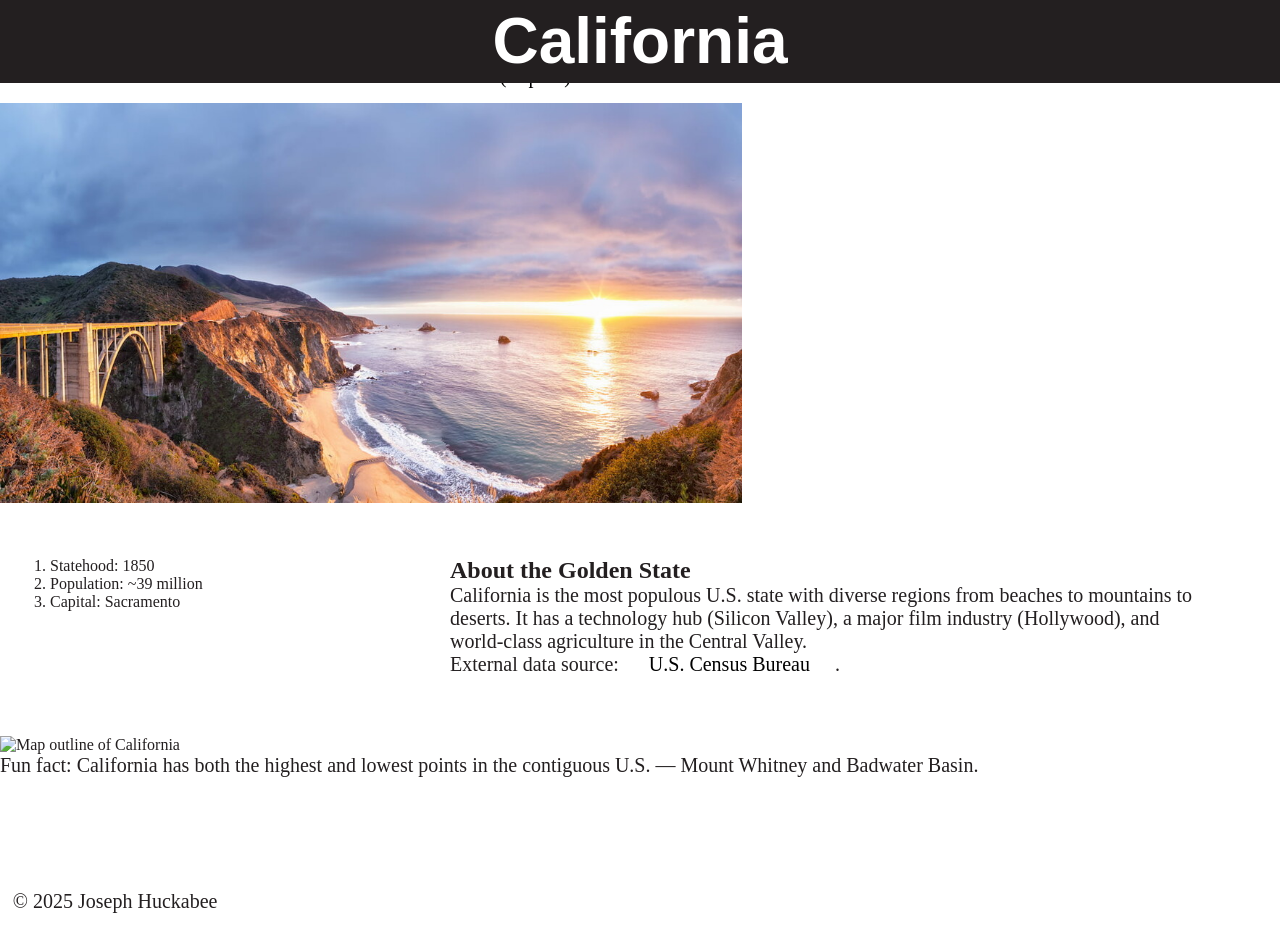
==== index.html @ 109d0e35 "first commit" ====
<!DOCTYPE html>
<html lang="en">
<head>
  <meta charset="UTF-8">
  <meta name="viewport" content="width=device-width, initial-scale=1.0">
  <title>California — Home</title>
  <link rel="stylesheet" href="styles.css">
  <script src="script.js" defer></script>
</head>
<body>
 

  <nav>
    <a href="index.html">Home</a>
    <a href="capital.html">Sacramento (Capital)</a>
    <a href="sf.html">San Francisco</a>
    <a href="sb-b.html">Santa Barbara</a>
    <a href="contact.html">Contact</a>
  </nav>
  <header>
    <h1>California</h1>
  </header>
  <main>
    <hero><img src="assets/images/ca_hero.jpg"></hero>
    <div class="grid-container"><aside>  
        <h3></h3>
        <ol>
          <li>Statehood: 1850</li>
          <li>Population: ~39 million</li>
          <li>Capital: Sacramento</li>
        </ol></aside>
    <section>
     
      <h2>About the Golden State</h2>
      <p>California is the most populous U.S. state with diverse regions from beaches to mountains to deserts. 
        It has a technology hub (Silicon Valley), a major film industry (Hollywood), and world‑class agriculture in the Central Valley.</p>
      <p class="note">External data source: <a href="https://www.census.gov" target="_blank" rel="noopener">U.S. Census Bureau</a>.</p>
    </section>
    </div>
    <aside>
      <img src="assets/img/ca-map.jpg" alt="Map outline of California" />
      <p class="note">Fun fact: California has both the highest and lowest points in the contiguous U.S. — Mount Whitney and Badwater Basin.</p>
    </aside>
  </main>

  <footer>
    <p>&copy; 2025 Joseph Huckabee</p>
  </footer>
</body>
</html>
---- styles.css ----
/* Reset basic styles */
* {
    margin: 0;
    padding: 0;
    box-sizing: border-box; 
    font-family: "Merriweather Sans";

  }
  
  /* Font Families */
  .fjalla-one-regular {
    font-family: "Fjalla One", sans-serif;
    font-weight: 800;
  }
  img{
    max-height: 400px;
  }
  .merriweatherFont {
    font-family: "Merriweather Sans", serif;
    font-optical-sizing: auto;
    font-weight: 400;
  }
  
  /* Global Link Styles */
  a {
    text-decoration: none;
    color: black;
    padding: clamp(2px, 3vw, 25px);
  }
  
  a:hover {
    color: #0056b3;
    font-size: 22px;
  }
  
  /* Text Styling */
  p {
    font-size: clamp(1rem, 2vw, 1.25rem);
  }
  
  h1 {
    font-size: clamp(1rem, 5vw, 8rem);
    line-height: 1.3;
    text-align: center;
    margin: 0;
    font-family: "Fjalla One", sans-serif;
  }
  
  /* Navigation Styling */
  nav {
    width: 100%;
    background-color: white;
    padding: clamp(2px, 2vw, 15px);
    text-align: center;
    font-size: clamp(1rem, 2vw, 1.25rem);
  }
  
  nav a {
    padding: clamp(1px, 2vw, 15px);
    color:black;
  }
  
  nav a:hover {
    color:#ff66cc;
  }
  
  /* Body Styling */
  body {
    font-family: Arial, sans-serif;
    color: #231f20;
    background-color: white;
    margin-top: clamp(10px, 10vh, 50px);
  }
  
  /* Header */
  header {
    position: fixed;
    top: 0;
    left: 0;
    width: 100%;
    display: flex;
    flex-direction: column;
    align-items: center;
    color: white;
    z-index: 1000;
    background-color: #231f20;
  }

.grid-container{
    display: grid;
    grid-template-columns: 1fr 2fr;
    grid-template-rows: auto auto;
    gap: 10px;
    padding: 50px;
}
  
  footer{
   margin-top: 100px;
   align-items: center;
   padding: 1%;
  }
  
  /* Responsive Media Queries */
  @media (max-width: 627px) {
    h1 {
      font-size: 42px;
    }
 
  
    .contactContainer1 {
      flex-direction: column;
      align-items: center;
      width: 100%;
    }
  
   
  }
  
  
  @media (min-width: 628px) and (max-width: 899px) {
   
  
  }
  
  @media (min-width: 900px) and (max-width: 1199px) {
    
  }
  
  @media (min-width: 1200px) {
 
  }
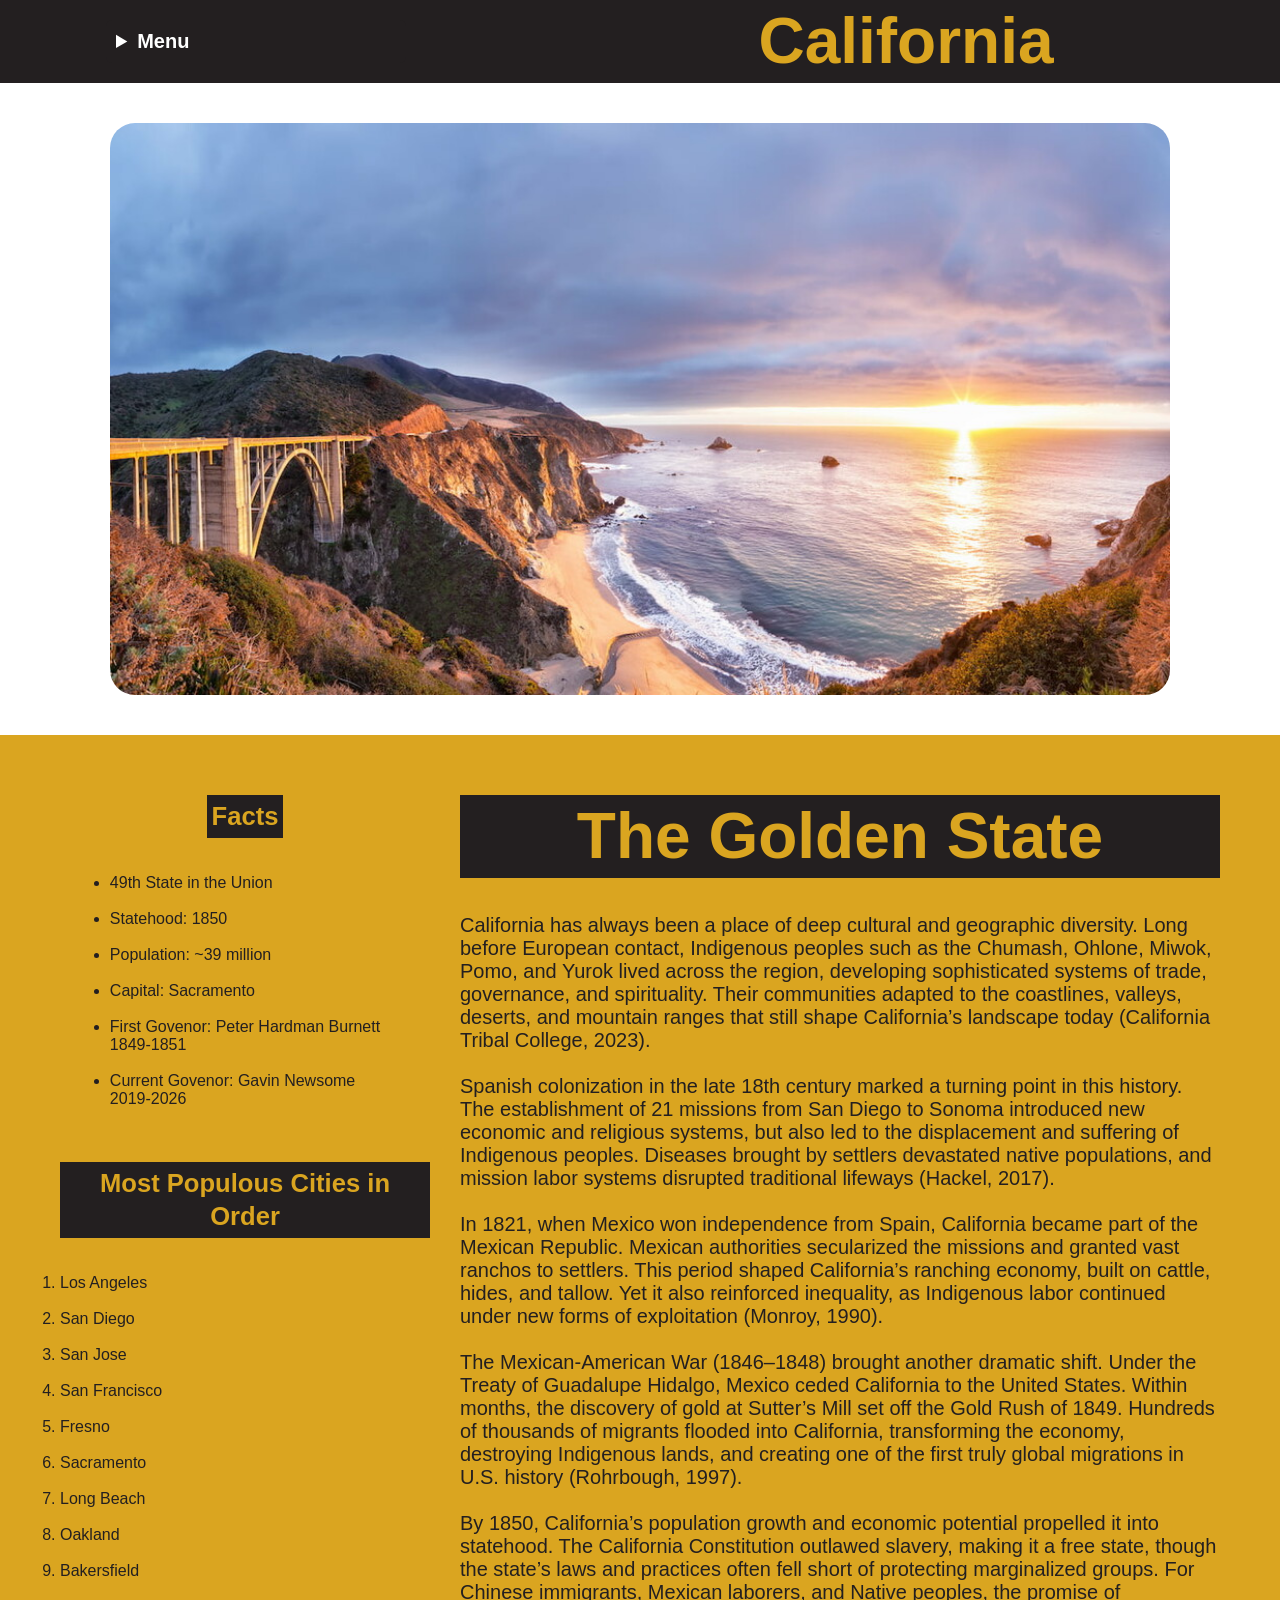
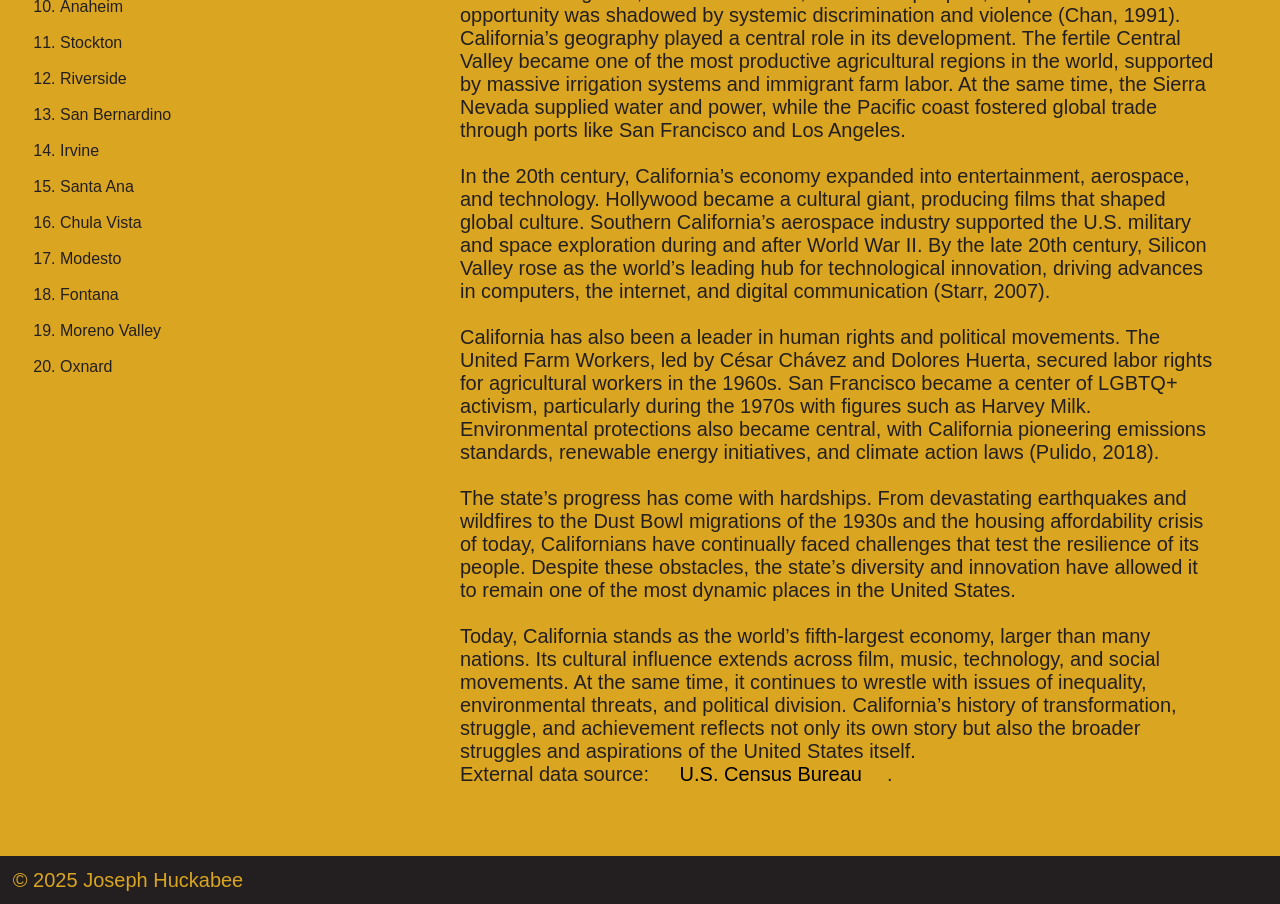
==== commit 26214da7: "major home page changes" ====
--- a/index.html
+++ b/index.html
@@ -6,41 +6,95 @@
   <title>California — Home</title>
   <link rel="stylesheet" href="styles.css">
   <script src="script.js" defer></script>
-</head>
+</head> 
+
 <body>
  
+  <div class="nav_header_grid">
 
-  <nav>
-    <a href="index.html">Home</a>
-    <a href="capital.html">Sacramento (Capital)</a>
-    <a href="sf.html">San Francisco</a>
-    <a href="sb-b.html">Santa Barbara</a>
-    <a href="contact.html">Contact</a>
-  </nav>
-  <header>
-    <h1>California</h1>
-  </header>
+
+    <nav>
+      <details>
+        <summary>Menu</summary>
+        <ul>
+          <li><a href="index.html">Home</a></li>
+     <li><a href="capital.html">Sacramento (Capital)</a></li>
+      <li><a href="sf.html">San Francisco</a></li>
+     <li> <a href="sb-b.html">Santa Barbara</a></li>
+    <li><a href="contact.html">Contact</a></li>
+        </ul>
+      </details>
+    </nav>
+    <header>
+      <h1>California</h1>
+    </header>
+    </div>
   <main>
-    <hero><img src="assets/images/ca_hero.jpg"></hero>
-    <div class="grid-container"><aside>  
-        <h3></h3>
-        <ol>
-          <li>Statehood: 1850</li>
-          <li>Population: ~39 million</li>
-          <li>Capital: Sacramento</li>
-        </ol></aside>
-    <section>
+    <div class="hero"><img src="assets/images/ca_hero.jpg"></div>
+    <div class="grid-container">
+      <aside class="index_aside">  
+        <h3>Facts</h3><br><br>
+        <ul>
+          <li>49th State in the Union</li><br>
+          <li>Statehood: 1850</li><br>
+          <li>Population: ~39 million</li><br>
+          <li>Capital: Sacramento</li><br>
+          <li>First Govenor: Peter Hardman Burnett<br>1849-1851</li><br>
+          <li>Current Govenor: Gavin Newsome<br>2019-2026</li>
+        </ul>
+        <br><br><br>
+        <ol><h3>Most Populous Cities in Order</h3><br><br>
+          <li>Los Angeles</li><br>
+          <li>San Diego</li><br>
+           <li>San Jose</li> <br>
+           <li>San Francisco</li> <br>
+           <li>Fresno</li> <br>
+           <li>Sacramento</li><br>
+           <li>Long Beach</li><br>
+           <li>Oakland</li><br>
+           <li>Bakersfield</li><br>
+           <li>Anaheim</li><br>
+           <li>Stockton</li><br>
+           <li>Riverside</li><br>
+           <li>San Bernardino</li><br>
+           <li>Irvine</li><br>
+           <li>Santa Ana</li><br>
+           <li>Chula Vista</li><br>
+           <li>Modesto</li><br>
+           <li>Fontana</li><br>
+           <li>Moreno Valley</li><br>
+           <li>Oxnard</li><br>
+      
+
+        </ol>
+  
+        </aside>
+    <section class="ca_section">
      
-      <h2>About the Golden State</h2>
-      <p>California is the most populous U.S. state with diverse regions from beaches to mountains to deserts. 
-        It has a technology hub (Silicon Valley), a major film industry (Hollywood), and world‑class agriculture in the Central Valley.</p>
-      <p class="note">External data source: <a href="https://www.census.gov" target="_blank" rel="noopener">U.S. Census Bureau</a>.</p>
+     <center><h1>The Golden State</h1></center>
+ 
+      <br><br>
+      <p>California has always been a place of deep cultural and geographic diversity. Long before European contact, Indigenous peoples such as the Chumash, Ohlone, Miwok, Pomo, and Yurok lived across the region, developing sophisticated systems of trade, governance, and spirituality. Their communities adapted to the coastlines, valleys, deserts, and mountain ranges that still shape California’s landscape today (California Tribal College, 2023).
+
+        <br><br> Spanish colonization in the late 18th century marked a turning point in this history. The establishment of 21 missions from San Diego to Sonoma introduced new economic and religious systems, but also led to the displacement and suffering of Indigenous peoples. Diseases brought by settlers devastated native populations, and mission labor systems disrupted traditional lifeways (Hackel, 2017).
+        
+       <br><br> In 1821, when Mexico won independence from Spain, California became part of the Mexican Republic. Mexican authorities secularized the missions and granted vast ranchos to settlers. This period shaped California’s ranching economy, built on cattle, hides, and tallow. Yet it also reinforced inequality, as Indigenous labor continued under new forms of exploitation (Monroy, 1990).
+        
+       <br><br> The Mexican-American War (1846–1848) brought another dramatic shift. Under the Treaty of Guadalupe Hidalgo, Mexico ceded California to the United States. Within months, the discovery of gold at Sutter’s Mill set off the Gold Rush of 1849. Hundreds of thousands of migrants flooded into California, transforming the economy, destroying Indigenous lands, and creating one of the first truly global migrations in U.S. history (Rohrbough, 1997).
+        
+        <br><br>  By 1850, California’s population growth and economic potential propelled it into statehood. The California Constitution outlawed slavery, making it a free state, though the state’s laws and practices often fell short of protecting marginalized groups. For Chinese immigrants, Mexican laborers, and Native peoples, the promise of opportunity was shadowed by systemic discrimination and violence (Chan, 1991).
+        
+        California’s geography played a central role in its development. The fertile Central Valley became one of the most productive agricultural regions in the world, supported by massive irrigation systems and immigrant farm labor. At the same time, the Sierra Nevada supplied water and power, while the Pacific coast fostered global trade through ports like San Francisco and Los Angeles.
+        
+        <br><br>  In the 20th century, California’s economy expanded into entertainment, aerospace, and technology. Hollywood became a cultural giant, producing films that shaped global culture. Southern California’s aerospace industry supported the U.S. military and space exploration during and after World War II. By the late 20th century, Silicon Valley rose as the world’s leading hub for technological innovation, driving advances in computers, the internet, and digital communication (Starr, 2007).
+        
+        <br><br>  California has also been a leader in human rights and political movements. The United Farm Workers, led by César Chávez and Dolores Huerta, secured labor rights for agricultural workers in the 1960s. San Francisco became a center of LGBTQ+ activism, particularly during the 1970s with figures such as Harvey Milk. Environmental protections also became central, with California pioneering emissions standards, renewable energy initiatives, and climate action laws (Pulido, 2018).
+        
+        <br><br> The state’s progress has come with hardships. From devastating earthquakes and wildfires to the Dust Bowl migrations of the 1930s and the housing affordability crisis of today, Californians have continually faced challenges that test the resilience of its people. Despite these obstacles, the state’s diversity and innovation have allowed it to remain one of the most dynamic places in the United States.
+        
+        <br><br>  Today, California stands as the world’s fifth-largest economy, larger than many nations. Its cultural influence extends across film, music, technology, and social movements. At the same time, it continues to wrestle with issues of inequality, environmental threats, and political division. California’s history of transformation, struggle, and achievement reflects not only its own story but also the broader struggles and aspirations of the United States itself. <p class="note">External data source: <a href="https://www.census.gov" target="_blank" rel="noopener">U.S. Census Bureau</a>.</p>
     </section>
     </div>
-    <aside>
-      <img src="assets/img/ca-map.jpg" alt="Map outline of California" />
-      <p class="note">Fun fact: California has both the highest and lowest points in the contiguous U.S. — Mount Whitney and Badwater Basin.</p>
-    </aside>
   </main>
 
   <footer>
--- a/styles.css
+++ b/styles.css
@@ -1,10 +1,8 @@
 /* Reset basic styles */
-* {
+*{
     margin: 0;
     padding: 0;
     box-sizing: border-box; 
-    font-family: "Merriweather Sans";
-
   }
   
   /* Font Families */
@@ -13,7 +11,10 @@
     font-weight: 800;
   }
   img{
-    max-height: 400px;
+    max-width: 100%;
+    height: auto;
+    object-fit: cover;
+    display: block;
   }
   .merriweatherFont {
     font-family: "Merriweather Sans", serif;
@@ -27,11 +28,11 @@
     color: black;
     padding: clamp(2px, 3vw, 25px);
   }
-  
-  a:hover {
+/*   
+  a:hover { 
     color: #0056b3;
     font-size: 22px;
-  }
+  } */
   
   /* Text Styling */
   p {
@@ -44,46 +45,73 @@
     text-align: center;
     margin: 0;
     font-family: "Fjalla One", sans-serif;
+    color: goldenrod;
+    background-color: #231f20;
+  }
+  h3{
+    font-size: clamp(1rem, 2vw, 2rem);
+    line-height: 1.3;
+    text-align: center;
+    margin: 0;
+    font-family: "Fjalla One", sans-serif;
+    color: goldenrod;
+    background-color: #231f20;
+    padding: 5px;
   }
   
   /* Navigation Styling */
   nav {
     width: 100%;
-    background-color: white;
+    background-color: #231f20;
     padding: clamp(2px, 2vw, 15px);
-    text-align: center;
     font-size: clamp(1rem, 2vw, 1.25rem);
+    position: sticky;
+    top: 0;
+    left: 0;
+    padding: 10px;
+    max-width: 300px;
+    margin: 20px auto;
+    border-radius: 6px;
+    
   }
-  
+
+  summary {
+    cursor: pointer;
+    color: white;
+    font-weight: bold;
+  }
+
+details[open] summary {
+  color: goldenrod; /* highlight when open */
+}
+
   nav a {
-    padding: clamp(1px, 2vw, 15px);
-    color:black;
+    padding: clamp(3px, 2vw, 15px);
+    color:whitesmoke;
   }
   
   nav a:hover {
-    color:#ff66cc;
+    color:goldenrod;
+  }
+  .nav_header_grid{
+    display: grid;
+    grid-template-columns: 40% 60%;
+    align-items: center;
+    gap: 10px;
+    background-color: #231f20;
   }
   
   /* Body Styling */
   body {
-    font-family: Arial, sans-serif;
+    font-family: "Merriweather Sans", Arial, sans-serif;
     color: #231f20;
     background-color: white;
-    margin-top: clamp(10px, 10vh, 50px);
   }
   
   /* Header */
   header {
-    position: fixed;
-    top: 0;
-    left: 0;
-    width: 100%;
-    display: flex;
-    flex-direction: column;
-    align-items: center;
-    color: white;
-    z-index: 1000;
     background-color: #231f20;
+    color:goldenrod;
   }
 
 .grid-container{
@@ -92,12 +120,40 @@
     grid-template-rows: auto auto;
     gap: 10px;
     padding: 50px;
+    background-color: goldenrod;
 }
-  
+.index_aside{
+  display: flex;
+  flex-direction: column;
+  align-items: center;
+  justify-content: flex-start;
+
+  padding: 10px;
+}
+.ca_section{
+
+  padding: 10px;
+}
+
+.hero {
+  max-width: 1100px;
+  margin: 20px auto;
+  padding: 20px;
+  text-align: center;
+}
+
+.hero img {
+  width: 100%;
+  height: auto;
+  display: block;
+  border-radius:25px;
+}
+
   footer{
-   margin-top: 100px;
    align-items: center;
    padding: 1%;
+   background-color: #231f20;
+   color: goldenrod
   }
   
   /* Responsive Media Queries */
@@ -106,14 +162,13 @@
       font-size: 42px;
     }
  
-  
-    .contactContainer1 {
+    /* .contactContainer1 {
       flex-direction: column;
       align-items: center;
       width: 100%;
-    }
+    } */
   
-   
+   /* main { padding-top: clamp(8px, 6vh, 60px); } */
   }
   
   
@@ -123,9 +178,9 @@
   }
   
   @media (min-width: 900px) and (max-width: 1199px) {
-    
+   
   }
   
   @media (min-width: 1200px) {
- 
+  
   }
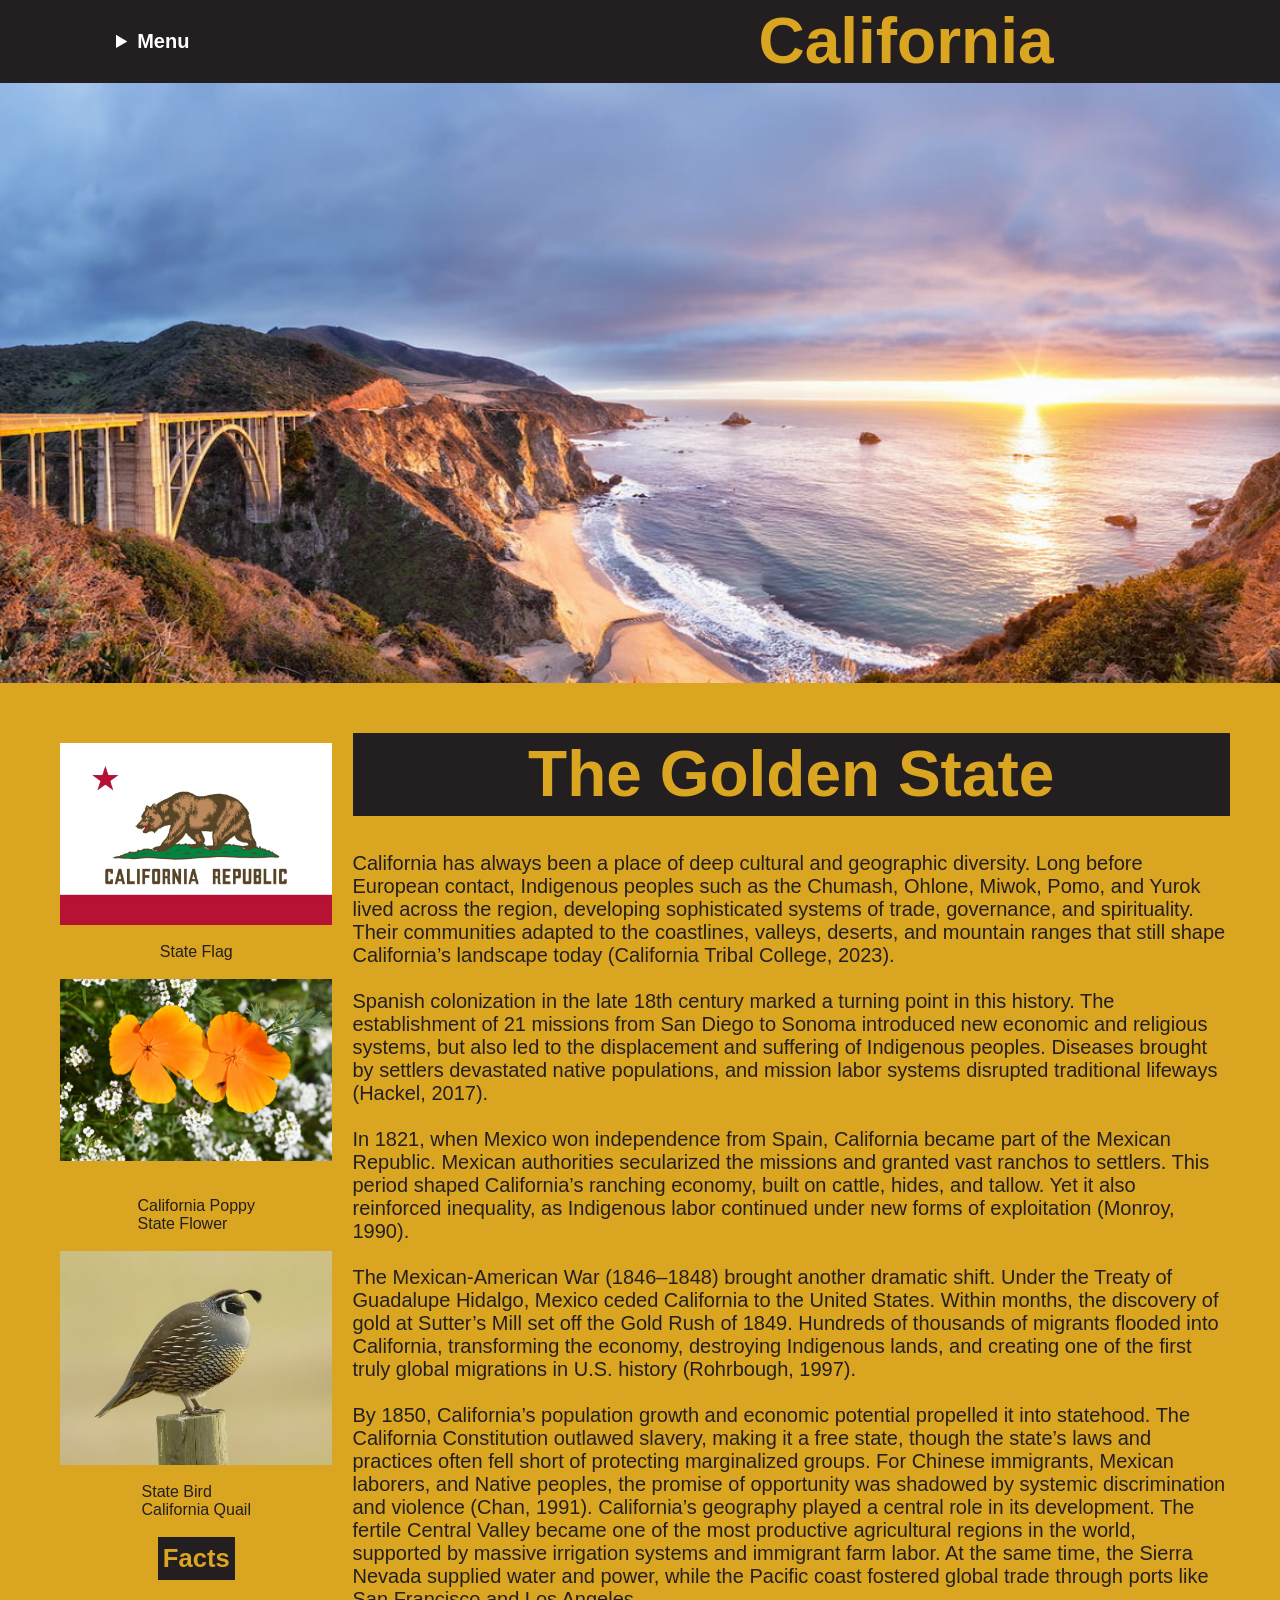
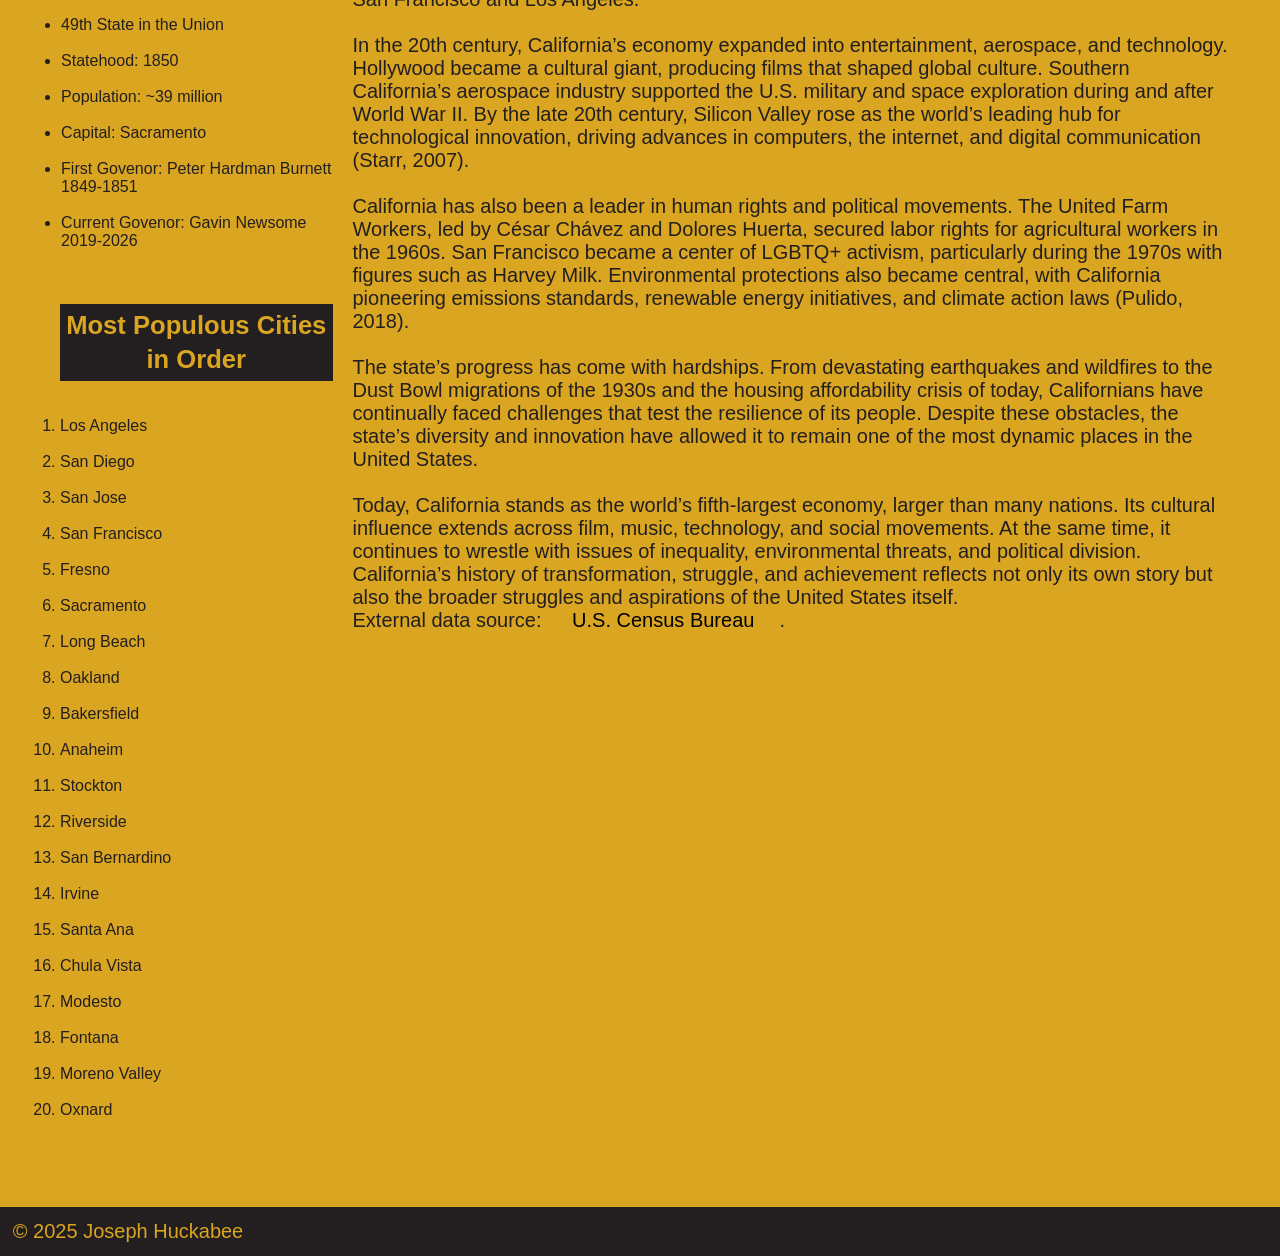
==== commit 6c0fddfa: "major updates" ====
--- a/index.html
+++ b/index.html
@@ -20,7 +20,7 @@
           <li><a href="index.html">Home</a></li>
      <li><a href="capital.html">Sacramento (Capital)</a></li>
       <li><a href="sf.html">San Francisco</a></li>
-     <li> <a href="sb-b.html">Santa Barbara</a></li>
+     <li> <a href="sb.html">Santa Barbara</a></li>
     <li><a href="contact.html">Contact</a></li>
         </ul>
       </details>
@@ -30,9 +30,23 @@
     </header>
     </div>
   <main>
-    <div class="hero"><img src="assets/images/ca_hero.jpg"></div>
+    <div class="hero">
+<div class="slideshow-container">
+
+  <img src="assets/images/home/ca_hero.jpg" alt="skyline" class="slide active">
+    <img src="assets/images/home/ca_img_4.jpg" alt="Santa Barbara" class="slide">
+    <img src="assets/images/home/ca_img_6.jpg" alt="Santa Barbara" class="slide">
+    <img src="assets/images/home/ca_img_7.jpg" alt="Santa Barbara" class="slide">
+    <img src="assets/images/home/ca_img_8.jpg" alt="Santa Barbara" class="slide">
+    <img src="assets/images/home/ca_img_9.jpg" alt="Santa Barbara" class="slide">
+ </div>
+</div>
     <div class="grid-container">
       <aside class="index_aside">  
+        <img src="assets/images/home/ca_aside_img_1.png" alt="califonria_flag" class="slide"><br>State Flag<br><br>
+        <img src="assets/images/home/ca_aside_img_2.jpg" alt="califonria_flag" class="slide"><br><br>California Poppy<br>State Flower<br><br>
+        <img src="assets/images/home/ca_aside_img_3.jpg" alt="califonria_flag" class="slide"><br>State Bird<br>California Quail<br><br>
+   
         <h3>Facts</h3><br><br>
         <ul>
           <li>49th State in the Union</li><br>
--- a/styles.css
+++ b/styles.css
@@ -13,7 +13,7 @@
   img{
     max-width: 100%;
     height: auto;
-    object-fit: cover;
+ 
     display: block;
   }
   .merriweatherFont {
@@ -116,39 +116,60 @@
 
 .grid-container{
     display: grid;
-    grid-template-columns: 1fr 2fr;
+    grid-template-columns: 1fr 3fr;
     grid-template-rows: auto auto;
     gap: 10px;
     padding: 50px;
     background-color: goldenrod;
+}
+.interior-grid-container{
+  display: grid;
+  grid-template-columns: 1fr 2fr;
+  grid-template-rows: auto auto;
+  gap: 10px;
+  padding: 50px;
+  background-color: whitesmoke;
 }
 .index_aside{
   display: flex;
   flex-direction: column;
   align-items: center;
   justify-content: flex-start;
-
   padding: 10px;
 }
-.ca_section{
+/* .ca_section{
 
   padding: 10px;
-}
+} */
 
 .hero {
-  max-width: 1100px;
-  margin: 20px auto;
-  padding: 20px;
+  /* max-width: 800px; */
+  margin: 0;
   text-align: center;
 }
 
 .hero img {
   width: 100%;
-  height: auto;
-  display: block;
-  border-radius:25px;
-}
-
+  max-height: 600px;
+
+
+}
+.card{
+  max-width: 33.33%;
+}
+
+.slideshow-container {
+  position: relative;
+  overflow: hidden;
+}
+
+.slideshow-container img {
+display: none;
+}
+
+.slideshow-container img.active {
+ display: block;
+}
   footer{
    align-items: center;
    padding: 1%;
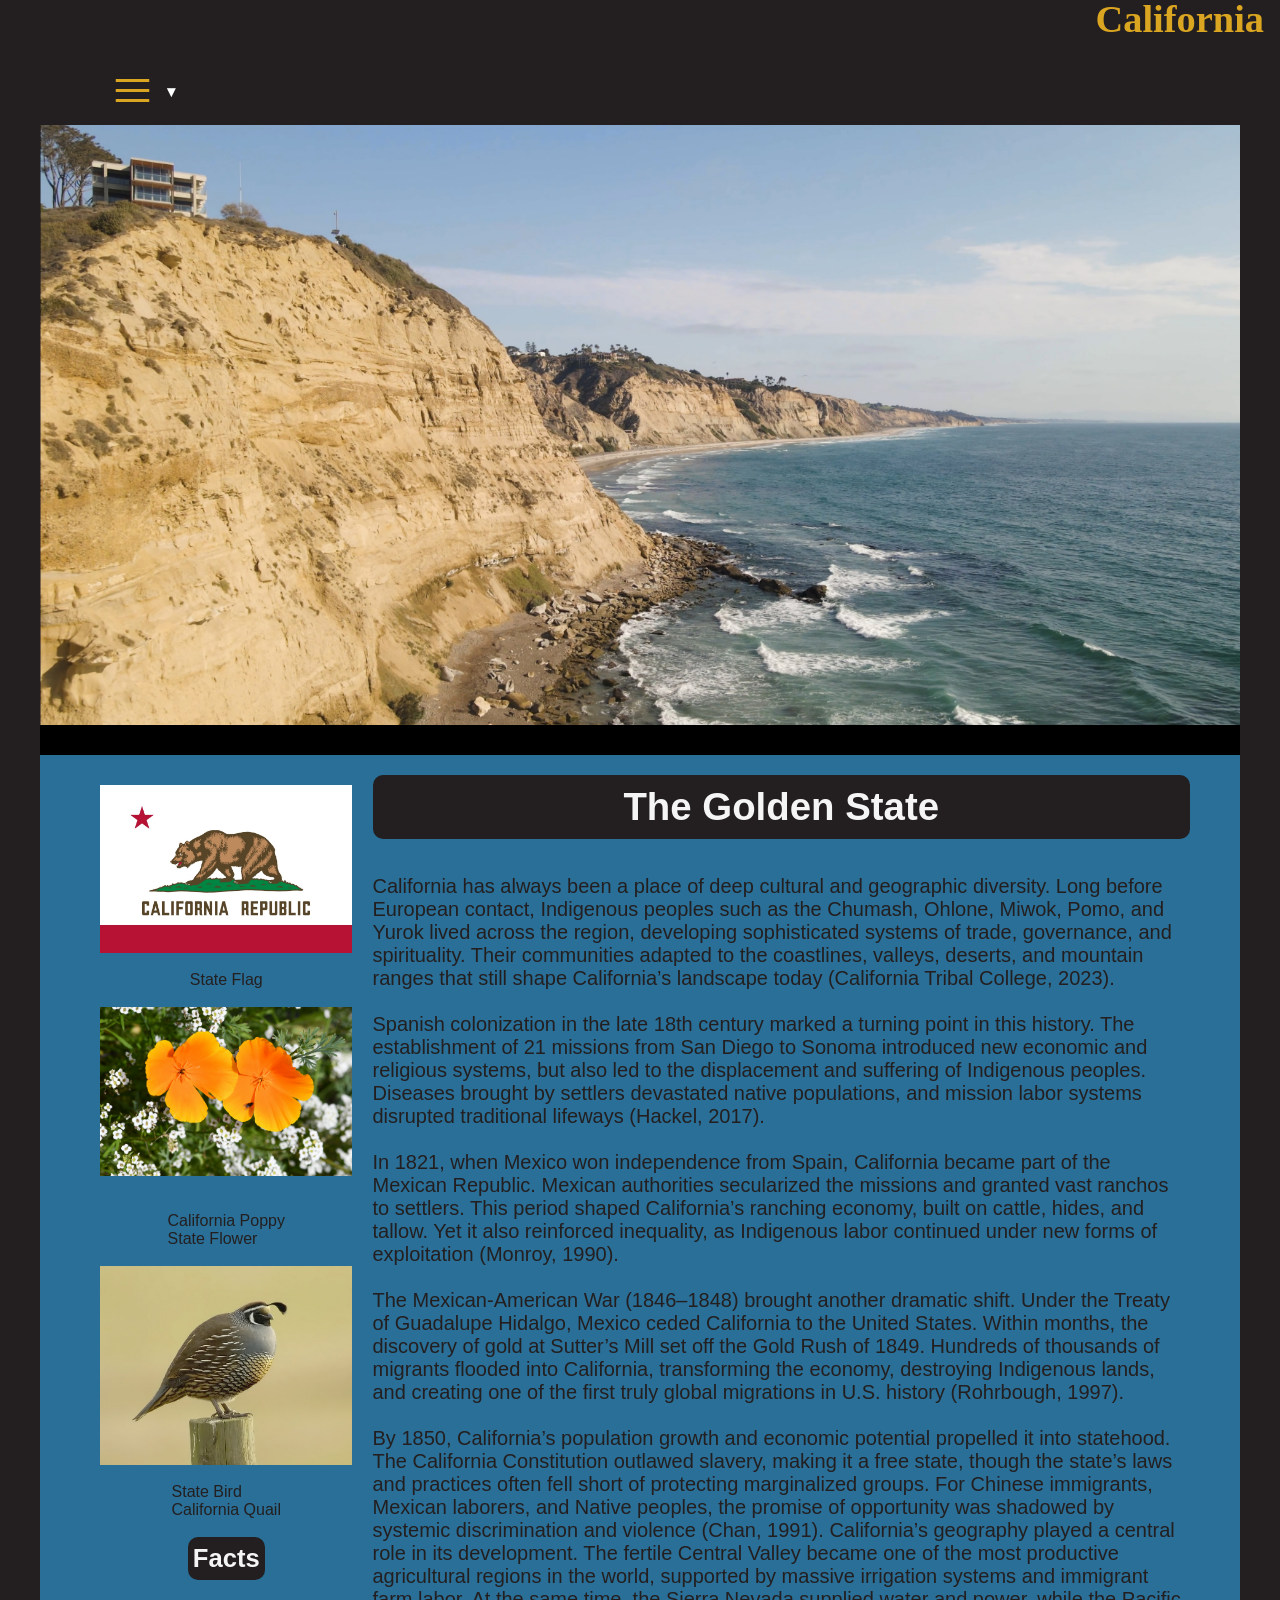
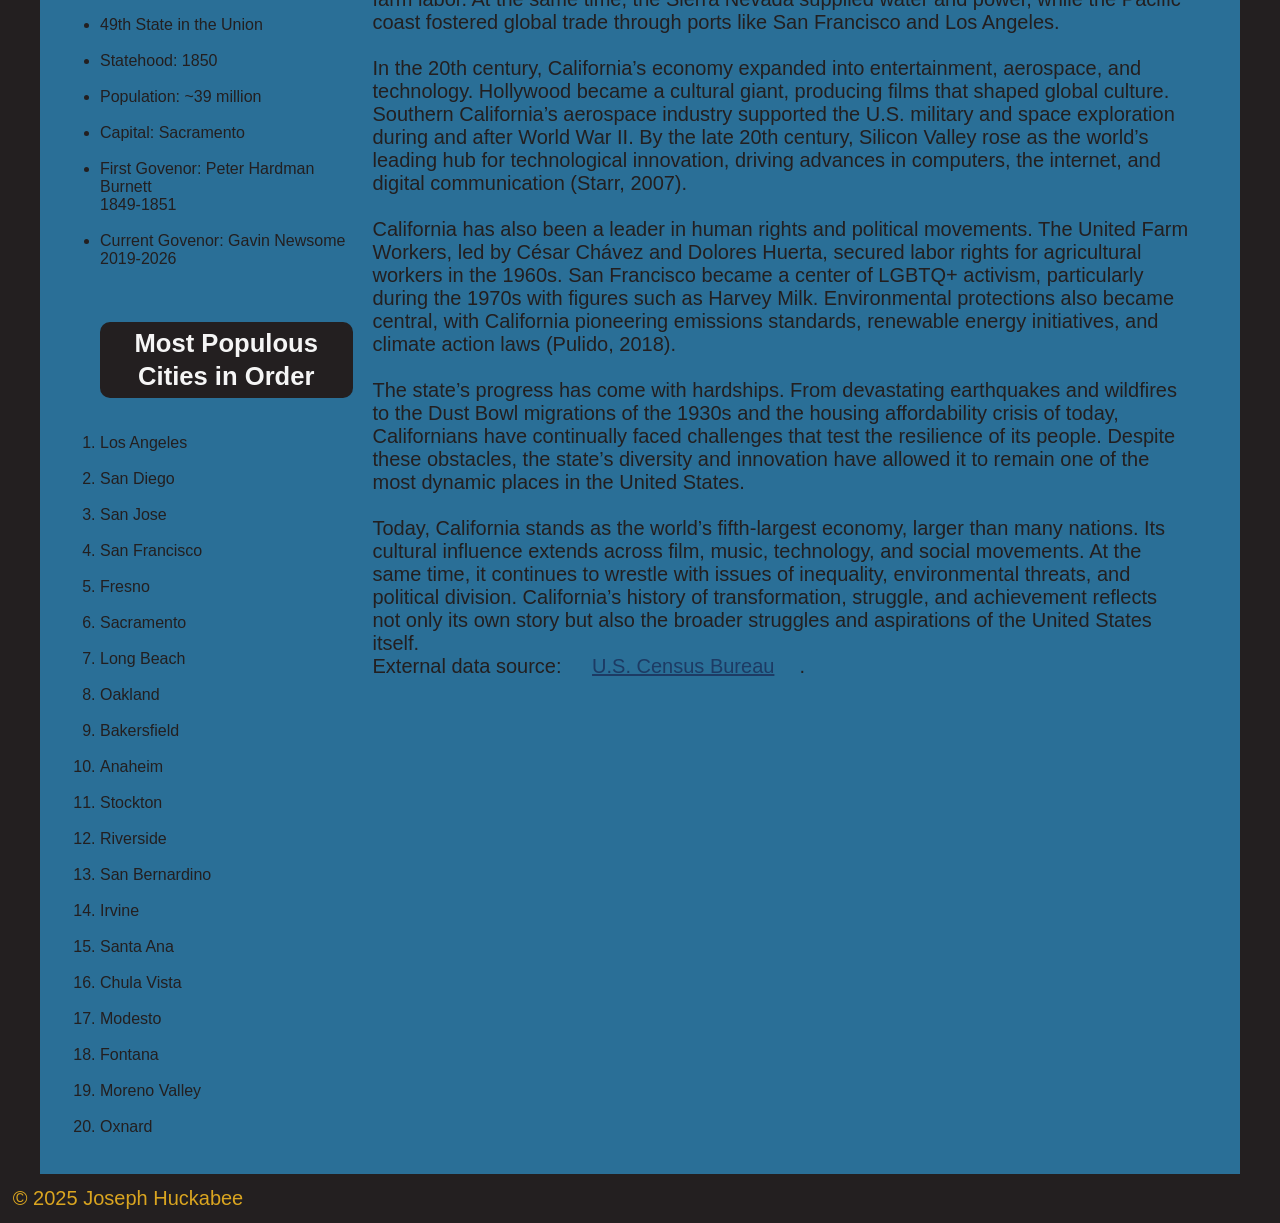
==== commit d6b4e355: "testing again" ====
--- a/index.html
+++ b/index.html
@@ -12,10 +12,10 @@
  
   <div class="nav_header_grid">
 
-
+<div>
     <nav>
       <details>
-        <summary>Menu</summary>
+        <summary><img src="assets/images/icons/hamburger_menu_icon.png"></summary>
         <ul>
           <li><a href="index.html">Home</a></li>
      <li><a href="capital.html">Sacramento (Capital)</a></li>
@@ -25,27 +25,29 @@
         </ul>
       </details>
     </nav>
+  </div><div>
     <header>
       <h1>California</h1>
     </header>
     </div>
+  </div>
   <main>
     <div class="hero">
 <div class="slideshow-container">
 
-  <img src="assets/images/home/ca_hero.jpg" alt="skyline" class="slide active">
-    <img src="assets/images/home/ca_img_4.jpg" alt="Santa Barbara" class="slide">
-    <img src="assets/images/home/ca_img_6.jpg" alt="Santa Barbara" class="slide">
-    <img src="assets/images/home/ca_img_7.jpg" alt="Santa Barbara" class="slide">
-    <img src="assets/images/home/ca_img_8.jpg" alt="Santa Barbara" class="slide">
-    <img src="assets/images/home/ca_img_9.jpg" alt="Santa Barbara" class="slide">
+  <img src="assets/images/home/ca_hero.jpg" alt="big sur" class="slide active">
+    <img src="assets/images/home/ca_img_11.jpg" alt="la_cliffs" class="slide">
+    <img src="assets/images/home/ca_img_6.jpg" alt="desert" class="slide">
+    <img src="assets/images/home/ca_img_7.jpg" alt="big sur blue" class="slide">
+    <img src="assets/images/home/ca_img_12.jpg" alt="sunset" class="slide">
+    <img src="assets/images/home/ca_img_13.jpeg" alt="palm_trees" class="slide">
  </div>
 </div>
     <div class="grid-container">
       <aside class="index_aside">  
-        <img src="assets/images/home/ca_aside_img_1.png" alt="califonria_flag" class="slide"><br>State Flag<br><br>
-        <img src="assets/images/home/ca_aside_img_2.jpg" alt="califonria_flag" class="slide"><br><br>California Poppy<br>State Flower<br><br>
-        <img src="assets/images/home/ca_aside_img_3.jpg" alt="califonria_flag" class="slide"><br>State Bird<br>California Quail<br><br>
+        <img src="assets/images/home/ca_aside_img_1.png" alt="califonria_flag"><br>State Flag<br><br>
+        <img src="assets/images/home/ca_aside_img_2.jpg" alt="califonria_flag"><br><br>California Poppy<br>State Flower<br><br>
+        <img src="assets/images/home/ca_aside_img_3.jpg" alt="califonria_flag"><br>State Bird<br>California Quail<br><br>
    
         <h3>Facts</h3><br><br>
         <ul>
@@ -85,7 +87,7 @@
         </aside>
     <section class="ca_section">
      
-     <center><h1>The Golden State</h1></center>
+     <center><h2>The Golden State</h2></center>
  
       <br><br>
       <p>California has always been a place of deep cultural and geographic diversity. Long before European contact, Indigenous peoples such as the Chumash, Ohlone, Miwok, Pomo, and Yurok lived across the region, developing sophisticated systems of trade, governance, and spirituality. Their communities adapted to the coastlines, valleys, deserts, and mountain ranges that still shape California’s landscape today (California Tribal College, 2023).
--- a/styles.css
+++ b/styles.css
@@ -10,10 +10,30 @@
     font-family: "Fjalla One", sans-serif;
     font-weight: 800;
   }
+
+  .newsreader {
+    font-family: "Newsreader", serif;
+    font-optical-sizing: auto;
+    font-weight: normal;
+    font-style: normal;
+  }
+
+  .sansation-light {
+    font-family: "Sansation", sans-serif;
+    font-weight: 300;
+    font-style: normal;
+  }
+  
+  .sansation-regular {
+    font-family: "Sansation", sans-serif;
+    font-weight: 400;
+    font-style: normal;
+  }
+
+
   img{
     max-width: 100%;
     height: auto;
- 
     display: block;
   }
   .merriweatherFont {
@@ -24,111 +44,180 @@
   
   /* Global Link Styles */
   a {
-    text-decoration: none;
+    text-decoration: underline;
     color: black;
     padding: clamp(2px, 3vw, 25px);
   }
-/*   
-  a:hover { 
-    color: #0056b3;
-    font-size: 22px;
-  } */
-  
-  /* Text Styling */
+
   p {
     font-size: clamp(1rem, 2vw, 1.25rem);
   }
   
   h1 {
-    font-size: clamp(1rem, 5vw, 8rem);
-    line-height: 1.3;
-    text-align: center;
-    margin: 0;
-    font-family: "Fjalla One", sans-serif;
-    color: goldenrod;
+    font-size: clamp(2rem, 6vw, 6rem);
+    font-family:"newsreader", serif;
+    color: whitesmoke;
+  }
+
+/* Navigation Header Grid */
+.nav_header_grid{
+    /* display: grid;
+    grid-template-columns: 1fr 2fr;
+    padding-inline: 16px; */
+}
+
+nav {
+  position: sticky;
+  top: 0;
+  left: 0;
+  right: 0;
+  z-index: 1200;
+  width: 100%;
+  display: flex;
+  align-items: center;
+  justify-content: space-between;
+  gap: 16px;
+  padding: 12px 20px;
+  background: #231f20;
+}
+
+header {
+  position: fixed;
+  top: 0;
+  right: 16px;
+  z-index: 1300;
+  background: transparent;
+  
+}
+header h1 {
+  margin: 0;
+  font-size: clamp(1.75rem, 3vw, 2.75rem);
+  color: goldenrod;
+  line-height: 1;
+  background: transparent;
+}
+
+nav a {
+  color: whitesmoke;
+  text-decoration: none;
+
+  border-radius: 6px;
+}
+nav a:hover,
+nav a:focus-visible {
+  background: rgba(218,165,32,0.18); /* goldenrod tint */
+  color: goldenrod;
+}
+
+  h2 {
+    font-size: clamp(1.25rem, 3vw, 3rem);
+    font-family: "sansation-light", sans-serif;
+    color: whitesmoke;
     background-color: #231f20;
+    border-radius: 10px;
+    padding: 10px;
+  
   }
   h3{
     font-size: clamp(1rem, 2vw, 2rem);
     line-height: 1.3;
     text-align: center;
     margin: 0;
-    font-family: "Fjalla One", sans-serif;
-    color: goldenrod;
+    font-family: "sansation", sans-serif;
+    color: whitesmoke;
     background-color: #231f20;
+    border-radius: 10px;
     padding: 5px;
   }
   
   /* Navigation Styling */
-  nav {
-    width: 100%;
-    background-color: #231f20;
-    padding: clamp(2px, 2vw, 15px);
-    font-size: clamp(1rem, 2vw, 1.25rem);
-    position: sticky;
-    top: 0;
-    left: 0;
-    padding: 10px;
-    max-width: 300px;
-    margin: 20px auto;
-    border-radius: 6px;
-    
-  }
-
-  summary {
+  
+
+summary {
     cursor: pointer;
     color: white;
     font-weight: bold;
-  }
-
-details[open] summary {
-  color: goldenrod; /* highlight when open */
-}
-
-  nav a {
-    padding: clamp(3px, 2vw, 15px);
-    color:whitesmoke;
-  }
-  
-  nav a:hover {
-    color:goldenrod;
-  }
-  .nav_header_grid{
-    display: grid;
-    grid-template-columns: 40% 60%;
-    align-items: center;
-    gap: 10px;
-    background-color: #231f20;
-  }
+    list-style: none;
+    appearance: none;
+    -webkit-appearance: none;
+    -moz-appearance: none;
+    position: relative;
+    padding-right: 28px;
+}
+
+summary::-webkit-details-marker {
+  display: none;
+}
+
+summary::after {
+  content: "▾";
+  position: absolute;
+  right: 8px;
+  top: 50%;
+  transform: translateY(-50%);
+}
+details[open] summary::after {
+  content: "▴";
+}
+
+details {
+  background: #231f20;
+  color: goldenrod;
+
+}
+
+details[open] {
+  border-radius: 10px;
+  padding: 10px;
+  box-shadow: 0 6px 18px rgba(0,0,0,0.12);
+}
+
+details[open] a {
+  color: whitesmoke;
+  display: block;
+  padding: 10px 0;
+}
+
+ 
+
   
   /* Body Styling */
   body {
     font-family: "Merriweather Sans", Arial, sans-serif;
     color: #231f20;
-    background-color: white;
-  }
-  
-  /* Header */
-  header {
-    background-color: #231f20;
-    color:goldenrod;
-  }
+    background-color:#231f20;
+    padding-top: 56px;
+  }
+  
+/* Header */
+
+
 
 .grid-container{
     display: grid;
-    grid-template-columns: 1fr 3fr;
+    grid-template-columns: 1fr;
     grid-template-rows: auto auto;
     gap: 10px;
-    padding: 50px;
-    background-color: goldenrod;
+    padding: 0 16px;
+    background-color: #2A6F97;
+    align-items: start;
+   
 }
 .interior-grid-container{
   display: grid;
-  grid-template-columns: 1fr 2fr;
+  grid-template-columns: 1fr;
   grid-template-rows: auto auto;
-  gap: 10px;
-  padding: 50px;
-  background-color: whitesmoke;
+  gap: 20px;
+  padding: 16px;
+  margin-top: 200px;
+  background-color:white;
+}
+
+figcaption {
+  font-size: 0.9rem;
+  color:#231f20;
+  margin-top: 4px;
+ 
 }
 .index_aside{
   display: flex;
@@ -137,71 +226,123 @@
   justify-content: flex-start;
   padding: 10px;
 }
-/* .ca_section{
-
-  padding: 10px;
-} */
-
+.float-right { float: right; margin: 0 0 10px 10px; }
+#hero-title { font-weight: 700; }
 .hero {
-  /* max-width: 800px; */
   margin: 0;
-  text-align: center;
+  padding: 0;
+  position: relative;
 }
 
 .hero img {
   width: 100%;
   max-height: 600px;
-
-
+  object-fit: cover;
+  display: block;
 }
 .card{
-  max-width: 33.33%;
-}
-
+  max-width: 100%;
+}
+
+aside{
+  margin-top: 20px;
+}
+section{
+  margin-top: 20px;
+}
 .slideshow-container {
-  position: relative;
+  position: relative;       /* establish containing block for absolute children */
   overflow: hidden;
+  width: 100%;
+  max-width: 1200px;
+  margin: 0 auto;           /* center within the content column */
+  aspect-ratio: 16 / 9;     /* consistent responsive height based on width */
+  background: #000;         /* avoids flicker/edges between images */
 }
 
 .slideshow-container img {
-display: none;
-}
-
-.slideshow-container img.active {
- display: block;
+  position: absolute;       /* stack images on top of each other */
+  inset: 0;                 /* top:0; right:0; bottom:0; left:0 */
+  display: none;            /* hidden by default */
+  width: 100%;
+  height: 100%;
+  object-fit: cover;        /* fill without distortion, crops if needed */
+}
+
+.slideshow-container img.active { display: block; }
+
+form{
+  display: flex;
+  flex-direction: column;
+  gap: 15px;
+
+  padding: 20px;
+}
+.contact-form-container{
+  padding: 20px;  
+  border-style:solid;
+  border-radius: 25px;
+  margin: 50px auto;
+  max-width: 600px;
+  text-align: center;
 }
   footer{
    align-items: center;
    padding: 1%;
    background-color: #231f20;
-   color: goldenrod
+   color: goldenrod;
   }
   
   /* Responsive Media Queries */
   @media (max-width: 627px) {
-    h1 {
-      font-size: 42px;
-    }
- 
-    /* .contactContainer1 {
-      flex-direction: column;
-      align-items: center;
-      width: 100%;
-    } */
-  
-   /* main { padding-top: clamp(8px, 6vh, 60px); } */
-  }
-  
-  
-  @media (min-width: 628px) and (max-width: 899px) {
-   
-  
-  }
-  
-  @media (min-width: 900px) and (max-width: 1199px) {
-   
-  }
-  
-  @media (min-width: 1200px) {
-  
-  }+  }
+  
+  @media (min-width: 600px) and (max-width: 899px) {
+    .nav_header_grid {
+      grid-template-columns: 20% 80%;
+      padding-inline: 32px;
+    }
+    .grid-container {
+      grid-template-columns: 1fr 2fr;
+      padding: 0 32px;
+    }
+    .interior-grid-container {
+      grid-template-columns: 1fr 1fr;
+      padding: 24px;
+    }
+    .card {
+      max-width: 50%;
+    }
+    nav {
+      justify-content: flex-start;
+      gap: 20px;
+    }
+  }
+
+@media (min-width: 900px) {
+  .nav_header_grid { grid-template-columns: 20% 80%; padding-inline: 50px; }
+  .grid-container { grid-template-columns: 1fr 3fr; padding: 0 50px; }
+  .interior-grid-container { grid-template-columns: 1.5fr 2.5fr; padding: 40px; }
+  .card { max-width: 33.33%; }
+
+  .nav_header_grid,
+  .grid-container,
+  .interior-grid-container {
+    max-width: 1200px;
+    margin-left: auto;
+    margin-right: auto;
+  }
+
+  .interior-grid-container { margin-top: 80px; }
+
+  .slideshow-container { max-height: 70vh; }
+}
+
+main a { color: #1d3b64; }
+main a:focus-visible,
+main a:hover { color: #0f2847; }
+
+@media (prefers-reduced-motion: reduce) {
+  * { animation: none !important; transition: none !important; }
+  header, header.shrink { transform: none !important; opacity: 1 !important; }
+}
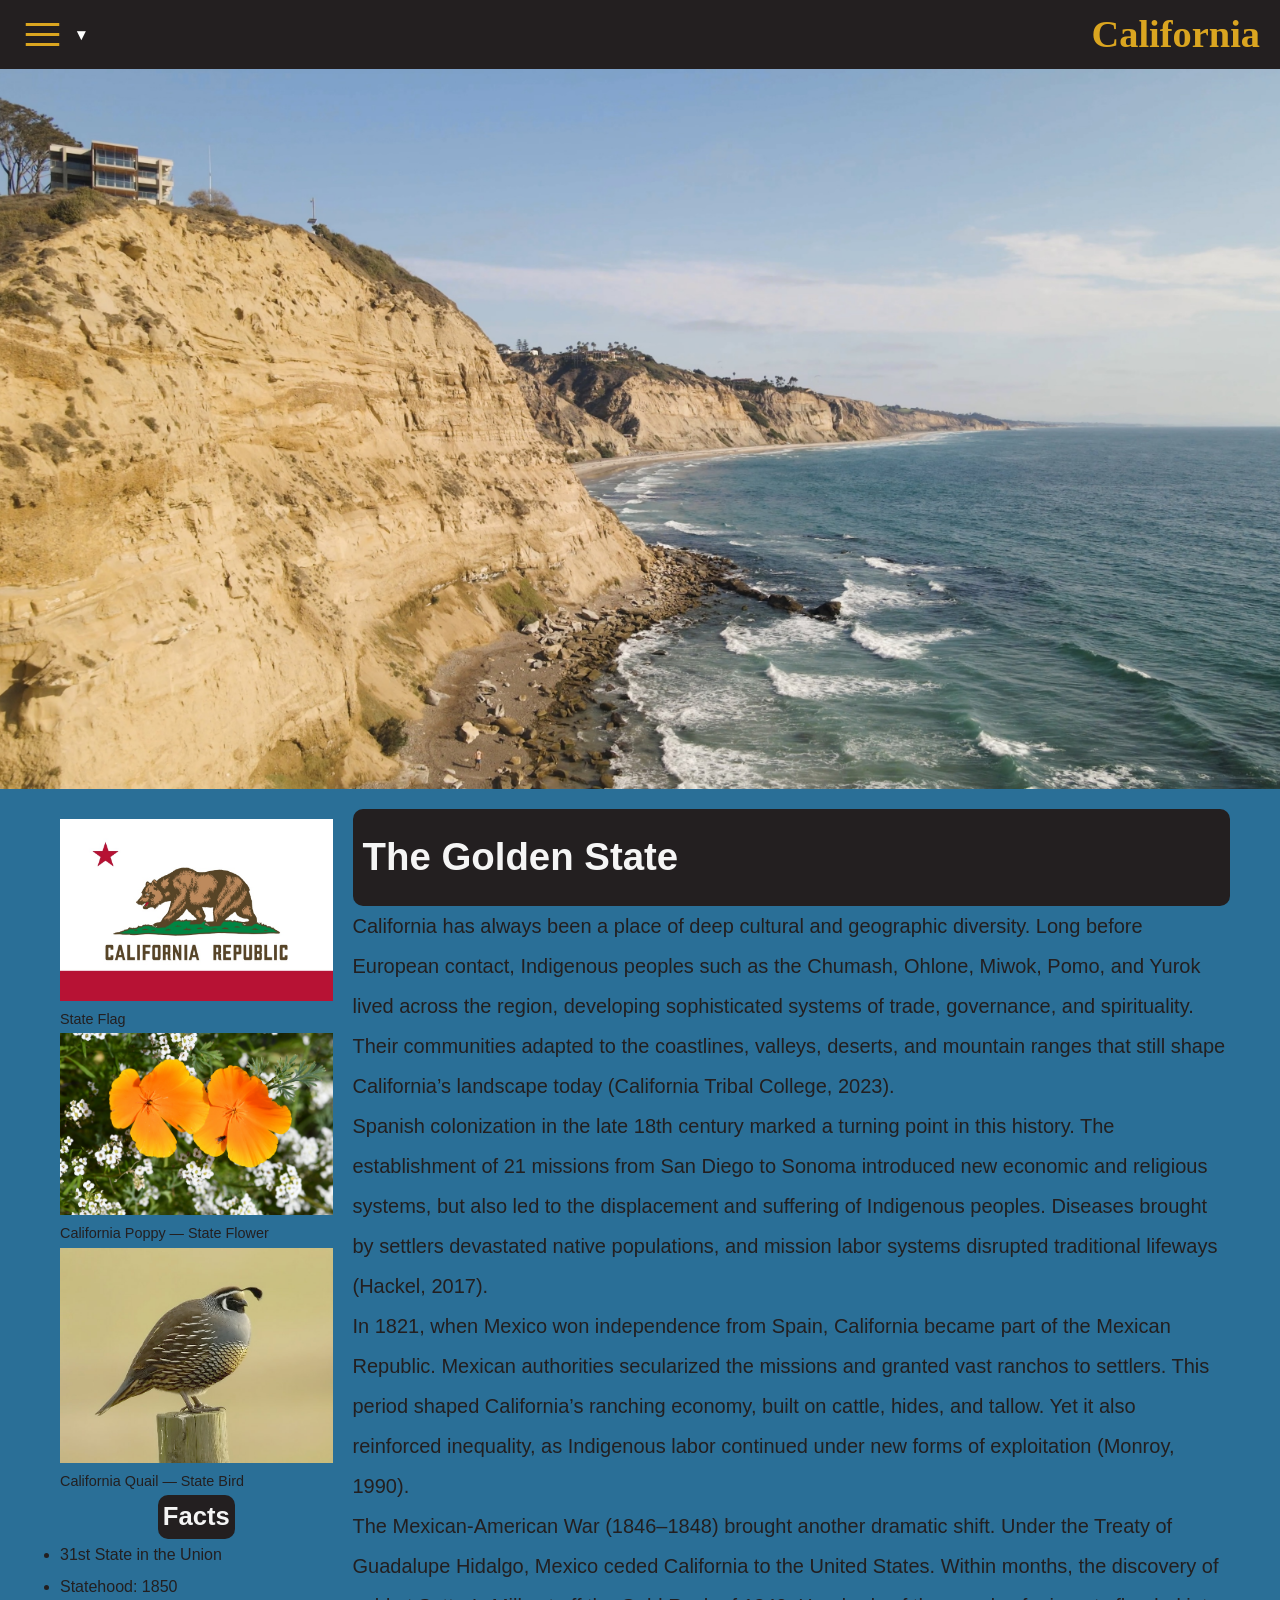
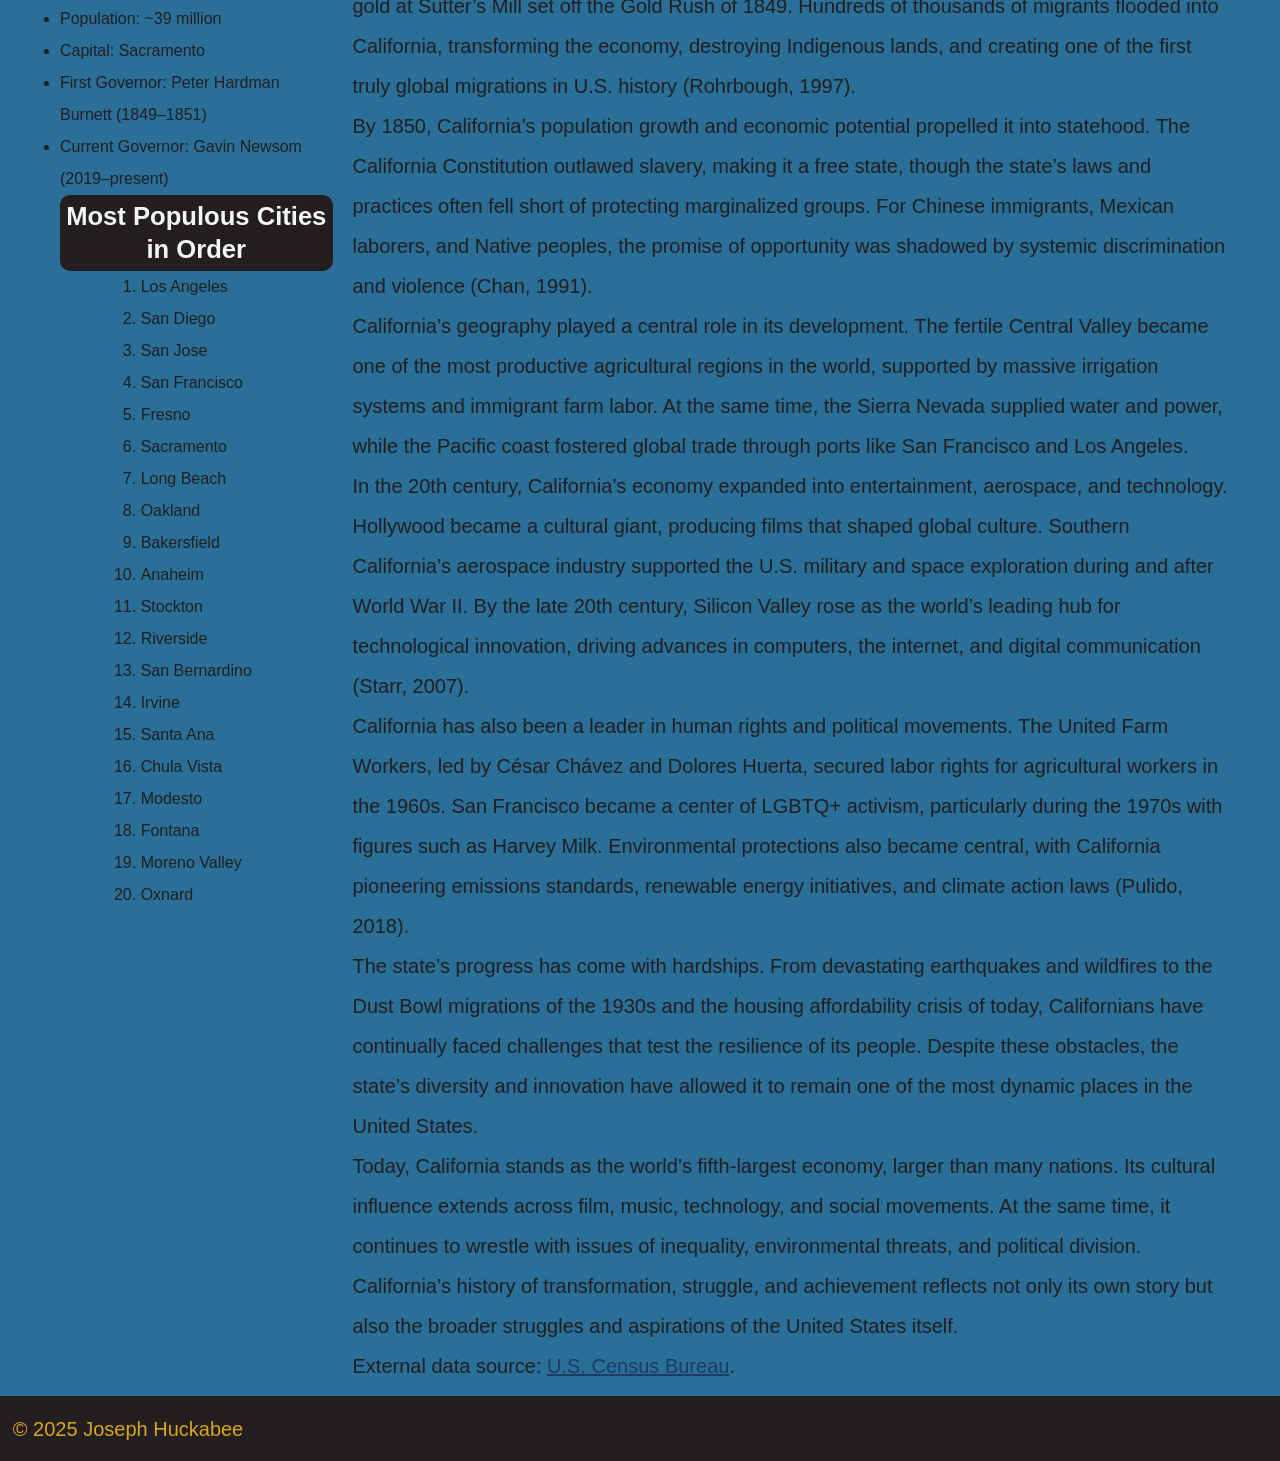
==== commit 3d80a2c8: "last push" ====
--- a/index.html
+++ b/index.html
@@ -9,13 +9,12 @@
 </head> 
 
 <body>
- 
   <div class="nav_header_grid">
 
 <div>
     <nav>
       <details>
-        <summary><img src="assets/images/icons/hamburger_menu_icon.png"></summary>
+        <summary aria-label="Open menu"><img src="assets/images/icons/hamburger_menu_icon.png" alt="Hamburger menu icon"></summary>
         <ul>
           <li><a href="index.html">Home</a></li>
      <li><a href="capital.html">Sacramento (Capital)</a></li>
@@ -31,7 +30,7 @@
     </header>
     </div>
   </div>
-  <main>
+  <main id="main">
     <div class="hero">
 <div class="slideshow-container">
 
@@ -45,70 +44,80 @@
 </div>
     <div class="grid-container">
       <aside class="index_aside">  
-        <img src="assets/images/home/ca_aside_img_1.png" alt="califonria_flag"><br>State Flag<br><br>
-        <img src="assets/images/home/ca_aside_img_2.jpg" alt="califonria_flag"><br><br>California Poppy<br>State Flower<br><br>
-        <img src="assets/images/home/ca_aside_img_3.jpg" alt="califonria_flag"><br>State Bird<br>California Quail<br><br>
-   
-        <h3>Facts</h3><br><br>
+        <figure>
+          <img src="assets/images/home/ca_aside_img_1.png" alt="California flag">
+          <figcaption>State Flag</figcaption>
+        </figure>
+
+        <figure>
+          <img src="assets/images/home/ca_aside_img_2.jpg" alt="California poppy, the state flower">
+          <figcaption>California Poppy — State Flower</figcaption>
+        </figure>
+
+        <figure>
+          <img src="assets/images/home/ca_aside_img_3.jpg" alt="California quail, the state bird">
+          <figcaption>California Quail — State Bird</figcaption>
+        </figure>
+
+        <h3>Facts</h3>
         <ul>
-          <li>49th State in the Union</li><br>
-          <li>Statehood: 1850</li><br>
-          <li>Population: ~39 million</li><br>
-          <li>Capital: Sacramento</li><br>
-          <li>First Govenor: Peter Hardman Burnett<br>1849-1851</li><br>
-          <li>Current Govenor: Gavin Newsome<br>2019-2026</li>
+          <li>31st State in the Union</li>
+          <li>Statehood: 1850</li>
+          <li>Population: ~39 million</li>
+          <li>Capital: Sacramento</li>
+          <li>First Governor: Peter Hardman Burnett (1849–1851)</li>
+          <li>Current Governor: Gavin Newsom (2019–present)</li>
         </ul>
-        <br><br><br>
-        <ol><h3>Most Populous Cities in Order</h3><br><br>
-          <li>Los Angeles</li><br>
-          <li>San Diego</li><br>
-           <li>San Jose</li> <br>
-           <li>San Francisco</li> <br>
-           <li>Fresno</li> <br>
-           <li>Sacramento</li><br>
-           <li>Long Beach</li><br>
-           <li>Oakland</li><br>
-           <li>Bakersfield</li><br>
-           <li>Anaheim</li><br>
-           <li>Stockton</li><br>
-           <li>Riverside</li><br>
-           <li>San Bernardino</li><br>
-           <li>Irvine</li><br>
-           <li>Santa Ana</li><br>
-           <li>Chula Vista</li><br>
-           <li>Modesto</li><br>
-           <li>Fontana</li><br>
-           <li>Moreno Valley</li><br>
-           <li>Oxnard</li><br>
-      
-
+  
+        <h3>Most Populous Cities in Order</h3>
+        <ol>
+          <li>Los Angeles</li>
+          <li>San Diego</li>
+           <li>San Jose</li> 
+           <li>San Francisco</li> 
+           <li>Fresno</li> 
+           <li>Sacramento</li>
+           <li>Long Beach</li>
+           <li>Oakland</li>
+           <li>Bakersfield</li>
+           <li>Anaheim</li>
+           <li>Stockton</li>
+           <li>Riverside</li>
+           <li>San Bernardino</li>
+           <li>Irvine</li>
+           <li>Santa Ana</li>
+           <li>Chula Vista</li>
+           <li>Modesto</li>
+           <li>Fontana</li>
+           <li>Moreno Valley</li>
+           <li>Oxnard</li>
         </ol>
   
         </aside>
     <section class="ca_section">
      
-     <center><h2>The Golden State</h2></center>
+     <h2>The Golden State</h2>
  
-      <br><br>
-      <p>California has always been a place of deep cultural and geographic diversity. Long before European contact, Indigenous peoples such as the Chumash, Ohlone, Miwok, Pomo, and Yurok lived across the region, developing sophisticated systems of trade, governance, and spirituality. Their communities adapted to the coastlines, valleys, deserts, and mountain ranges that still shape California’s landscape today (California Tribal College, 2023).
+      <p>California has always been a place of deep cultural and geographic diversity. Long before European contact, Indigenous peoples such as the Chumash, Ohlone, Miwok, Pomo, and Yurok lived across the region, developing sophisticated systems of trade, governance, and spirituality. Their communities adapted to the coastlines, valleys, deserts, and mountain ranges that still shape California’s landscape today (California Tribal College, 2023).</p>
 
-        <br><br> Spanish colonization in the late 18th century marked a turning point in this history. The establishment of 21 missions from San Diego to Sonoma introduced new economic and religious systems, but also led to the displacement and suffering of Indigenous peoples. Diseases brought by settlers devastated native populations, and mission labor systems disrupted traditional lifeways (Hackel, 2017).
+      <p>Spanish colonization in the late 18th century marked a turning point in this history. The establishment of 21 missions from San Diego to Sonoma introduced new economic and religious systems, but also led to the displacement and suffering of Indigenous peoples. Diseases brought by settlers devastated native populations, and mission labor systems disrupted traditional lifeways (Hackel, 2017).</p>
         
-       <br><br> In 1821, when Mexico won independence from Spain, California became part of the Mexican Republic. Mexican authorities secularized the missions and granted vast ranchos to settlers. This period shaped California’s ranching economy, built on cattle, hides, and tallow. Yet it also reinforced inequality, as Indigenous labor continued under new forms of exploitation (Monroy, 1990).
+      <p>In 1821, when Mexico won independence from Spain, California became part of the Mexican Republic. Mexican authorities secularized the missions and granted vast ranchos to settlers. This period shaped California’s ranching economy, built on cattle, hides, and tallow. Yet it also reinforced inequality, as Indigenous labor continued under new forms of exploitation (Monroy, 1990).</p>
         
-       <br><br> The Mexican-American War (1846–1848) brought another dramatic shift. Under the Treaty of Guadalupe Hidalgo, Mexico ceded California to the United States. Within months, the discovery of gold at Sutter’s Mill set off the Gold Rush of 1849. Hundreds of thousands of migrants flooded into California, transforming the economy, destroying Indigenous lands, and creating one of the first truly global migrations in U.S. history (Rohrbough, 1997).
+      <p>The Mexican-American War (1846–1848) brought another dramatic shift. Under the Treaty of Guadalupe Hidalgo, Mexico ceded California to the United States. Within months, the discovery of gold at Sutter’s Mill set off the Gold Rush of 1849. Hundreds of thousands of migrants flooded into California, transforming the economy, destroying Indigenous lands, and creating one of the first truly global migrations in U.S. history (Rohrbough, 1997).</p>
         
-        <br><br>  By 1850, California’s population growth and economic potential propelled it into statehood. The California Constitution outlawed slavery, making it a free state, though the state’s laws and practices often fell short of protecting marginalized groups. For Chinese immigrants, Mexican laborers, and Native peoples, the promise of opportunity was shadowed by systemic discrimination and violence (Chan, 1991).
+      <p>By 1850, California’s population growth and economic potential propelled it into statehood. The California Constitution outlawed slavery, making it a free state, though the state’s laws and practices often fell short of protecting marginalized groups. For Chinese immigrants, Mexican laborers, and Native peoples, the promise of opportunity was shadowed by systemic discrimination and violence (Chan, 1991).</p>
         
-        California’s geography played a central role in its development. The fertile Central Valley became one of the most productive agricultural regions in the world, supported by massive irrigation systems and immigrant farm labor. At the same time, the Sierra Nevada supplied water and power, while the Pacific coast fostered global trade through ports like San Francisco and Los Angeles.
+      <p>California’s geography played a central role in its development. The fertile Central Valley became one of the most productive agricultural regions in the world, supported by massive irrigation systems and immigrant farm labor. At the same time, the Sierra Nevada supplied water and power, while the Pacific coast fostered global trade through ports like San Francisco and Los Angeles.</p>
         
-        <br><br>  In the 20th century, California’s economy expanded into entertainment, aerospace, and technology. Hollywood became a cultural giant, producing films that shaped global culture. Southern California’s aerospace industry supported the U.S. military and space exploration during and after World War II. By the late 20th century, Silicon Valley rose as the world’s leading hub for technological innovation, driving advances in computers, the internet, and digital communication (Starr, 2007).
+      <p>In the 20th century, California’s economy expanded into entertainment, aerospace, and technology. Hollywood became a cultural giant, producing films that shaped global culture. Southern California’s aerospace industry supported the U.S. military and space exploration during and after World War II. By the late 20th century, Silicon Valley rose as the world’s leading hub for technological innovation, driving advances in computers, the internet, and digital communication (Starr, 2007).</p>
         
-        <br><br>  California has also been a leader in human rights and political movements. The United Farm Workers, led by César Chávez and Dolores Huerta, secured labor rights for agricultural workers in the 1960s. San Francisco became a center of LGBTQ+ activism, particularly during the 1970s with figures such as Harvey Milk. Environmental protections also became central, with California pioneering emissions standards, renewable energy initiatives, and climate action laws (Pulido, 2018).
+      <p>California has also been a leader in human rights and political movements. The United Farm Workers, led by César Chávez and Dolores Huerta, secured labor rights for agricultural workers in the 1960s. San Francisco became a center of LGBTQ+ activism, particularly during the 1970s with figures such as Harvey Milk. Environmental protections also became central, with California pioneering emissions standards, renewable energy initiatives, and climate action laws (Pulido, 2018).</p>
         
-        <br><br> The state’s progress has come with hardships. From devastating earthquakes and wildfires to the Dust Bowl migrations of the 1930s and the housing affordability crisis of today, Californians have continually faced challenges that test the resilience of its people. Despite these obstacles, the state’s diversity and innovation have allowed it to remain one of the most dynamic places in the United States.
+      <p>The state’s progress has come with hardships. From devastating earthquakes and wildfires to the Dust Bowl migrations of the 1930s and the housing affordability crisis of today, Californians have continually faced challenges that test the resilience of its people. Despite these obstacles, the state’s diversity and innovation have allowed it to remain one of the most dynamic places in the United States.</p>
         
-        <br><br>  Today, California stands as the world’s fifth-largest economy, larger than many nations. Its cultural influence extends across film, music, technology, and social movements. At the same time, it continues to wrestle with issues of inequality, environmental threats, and political division. California’s history of transformation, struggle, and achievement reflects not only its own story but also the broader struggles and aspirations of the United States itself. <p class="note">External data source: <a href="https://www.census.gov" target="_blank" rel="noopener">U.S. Census Bureau</a>.</p>
+      <p>Today, California stands as the world’s fifth-largest economy, larger than many nations. Its cultural influence extends across film, music, technology, and social movements. At the same time, it continues to wrestle with issues of inequality, environmental threats, and political division. California’s history of transformation, struggle, and achievement reflects not only its own story but also the broader struggles and aspirations of the United States itself.</p>
+      <p class="note">External data source: <a href="https://www.census.gov" target="_blank" rel="noopener">U.S. Census Bureau</a>.</p>
     </section>
     </div>
   </main>
--- a/styles.css
+++ b/styles.css
@@ -30,7 +30,12 @@
     font-style: normal;
   }
 
-
+  .container {
+    max-width: 1200px;
+    margin-inline: auto;
+    padding-inline: clamp(16px, 4vw, 32px);
+  }
+  
   img{
     max-width: 100%;
     height: auto;
@@ -46,48 +51,46 @@
   a {
     text-decoration: underline;
     color: black;
-    padding: clamp(2px, 3vw, 25px);
+    padding: 0; /* keep links from inflating bars/layout */
   }
 
   p {
     font-size: clamp(1rem, 2vw, 1.25rem);
+    font-family: "Sansation-regular", sans-serif;
   }
   
   h1 {
-    font-size: clamp(2rem, 6vw, 6rem);
-    font-family:"newsreader", serif;
+    font-size: clamp(4rem, 8vw, 8rem);
+    font-family:"Newsreader", serif;
     color: whitesmoke;
   }
 
 /* Navigation Header Grid */
 .nav_header_grid{
-    /* display: grid;
-    grid-template-columns: 1fr 2fr;
-    padding-inline: 16px; */
-}
-
-nav {
   position: sticky;
   top: 0;
-  left: 0;
-  right: 0;
   z-index: 1200;
-  width: 100%;
   display: flex;
   align-items: center;
-  justify-content: space-between;
-  gap: 16px;
+  justify-content: space-between; /* nav left, header right */
+
   padding: 12px 20px;
   background: #231f20;
 }
 
+nav {
+  position: static;          
+  display: flex;
+  align-items: center;
+  gap: 16px;
+  padding: 0;                  /* spacing handled by .nav_header_grid */
+  background: transparent;
+  width: auto;
+}
+
 header {
-  position: fixed;
-  top: 0;
-  right: 16px;
-  z-index: 1300;
+  position: static;            /* lives inside the same bar as nav*/
   background: transparent;
-  
 }
 header h1 {
   margin: 0;
@@ -100,7 +103,7 @@
 nav a {
   color: whitesmoke;
   text-decoration: none;
-
+  padding: 8px 12px;
   border-radius: 6px;
 }
 nav a:hover,
@@ -111,7 +114,7 @@
 
   h2 {
     font-size: clamp(1.25rem, 3vw, 3rem);
-    font-family: "sansation-light", sans-serif;
+    font-family: "Sansation", sans-serif;
     color: whitesmoke;
     background-color: #231f20;
     border-radius: 10px;
@@ -123,7 +126,7 @@
     line-height: 1.3;
     text-align: center;
     margin: 0;
-    font-family: "sansation", sans-serif;
+    font-family: "Sansation", sans-serif;
     color: whitesmoke;
     background-color: #231f20;
     border-radius: 10px;
@@ -138,9 +141,9 @@
     color: white;
     font-weight: bold;
     list-style: none;
-    appearance: none;
     -webkit-appearance: none;
     -moz-appearance: none;
+    appearance: none;
     position: relative;
     padding-right: 28px;
 }
@@ -168,7 +171,6 @@
 
 details[open] {
   border-radius: 10px;
-  padding: 10px;
   box-shadow: 0 6px 18px rgba(0,0,0,0.12);
 }
 
@@ -178,20 +180,15 @@
   padding: 10px 0;
 }
 
- 
-
-  
   /* Body Styling */
   body {
-    font-family: "Merriweather Sans", Arial, sans-serif;
-    color: #231f20;
+    font-family: "sansation-regular", sans-serif;
     background-color:#231f20;
-    padding-top: 56px;
+    padding-top: 0;
+    line-height: 2;
   }
   
 /* Header */
-
-
 
 .grid-container{
     display: grid;
@@ -201,6 +198,7 @@
     padding: 0 16px;
     background-color: #2A6F97;
     align-items: start;
+    color: #231f20;
    
 }
 .interior-grid-container{
@@ -209,8 +207,9 @@
   grid-template-rows: auto auto;
   gap: 20px;
   padding: 16px;
-  margin-top: 200px;
+  margin-top: 16px;
   background-color:white;
+  color: #231f20;
 }
 
 figcaption {
@@ -236,7 +235,7 @@
 
 .hero img {
   width: 100%;
-  max-height: 600px;
+  /* max-height: 600px; */
   object-fit: cover;
   display: block;
 }
@@ -251,22 +250,22 @@
   margin-top: 20px;
 }
 .slideshow-container {
-  position: relative;       /* establish containing block for absolute children */
+  position: relative;      
   overflow: hidden;
   width: 100%;
-  max-width: 1200px;
-  margin: 0 auto;           /* center within the content column */
-  aspect-ratio: 16 / 9;     /* consistent responsive height based on width */
-  background: #000;         /* avoids flicker/edges between images */
+  /* max-width: 1200px; */
+  margin: 0 auto;         
+  aspect-ratio: 16 / 9;     
+  background: #000;      
 }
 
 .slideshow-container img {
-  position: absolute;       /* stack images on top of each other */
-  inset: 0;                 /* top:0; right:0; bottom:0; left:0 */
-  display: none;            /* hidden by default */
+  position: absolute;       
+  inset: 0;              
+  display: none;       
   width: 100%;
   height: 100%;
-  object-fit: cover;        /* fill without distortion, crops if needed */
+  object-fit: cover;       
 }
 
 .slideshow-container img.active { display: block; }
@@ -275,7 +274,6 @@
   display: flex;
   flex-direction: column;
   gap: 15px;
-
   padding: 20px;
 }
 .contact-form-container{
@@ -285,6 +283,7 @@
   margin: 50px auto;
   max-width: 600px;
   text-align: center;
+  color: whitesmoke;
 }
   footer{
    align-items: center;
@@ -295,13 +294,10 @@
   
   /* Responsive Media Queries */
   @media (max-width: 627px) {
+    /* Add responsive styles here or remove this block if not needed */
   }
   
   @media (min-width: 600px) and (max-width: 899px) {
-    .nav_header_grid {
-      grid-template-columns: 20% 80%;
-      padding-inline: 32px;
-    }
     .grid-container {
       grid-template-columns: 1fr 2fr;
       padding: 0 32px;
@@ -311,7 +307,7 @@
       padding: 24px;
     }
     .card {
-      max-width: 50%;
+      max-width: 33.33%;
     }
     nav {
       justify-content: flex-start;
@@ -320,22 +316,18 @@
   }
 
 @media (min-width: 900px) {
-  .nav_header_grid { grid-template-columns: 20% 80%; padding-inline: 50px; }
   .grid-container { grid-template-columns: 1fr 3fr; padding: 0 50px; }
   .interior-grid-container { grid-template-columns: 1.5fr 2.5fr; padding: 40px; }
   .card { max-width: 33.33%; }
 
-  .nav_header_grid,
   .grid-container,
   .interior-grid-container {
-    max-width: 1200px;
+
     margin-left: auto;
     margin-right: auto;
-  }
-
-  .interior-grid-container { margin-top: 80px; }
-
-  .slideshow-container { max-height: 70vh; }
+
+  }
+
 }
 
 main a { color: #1d3b64; }
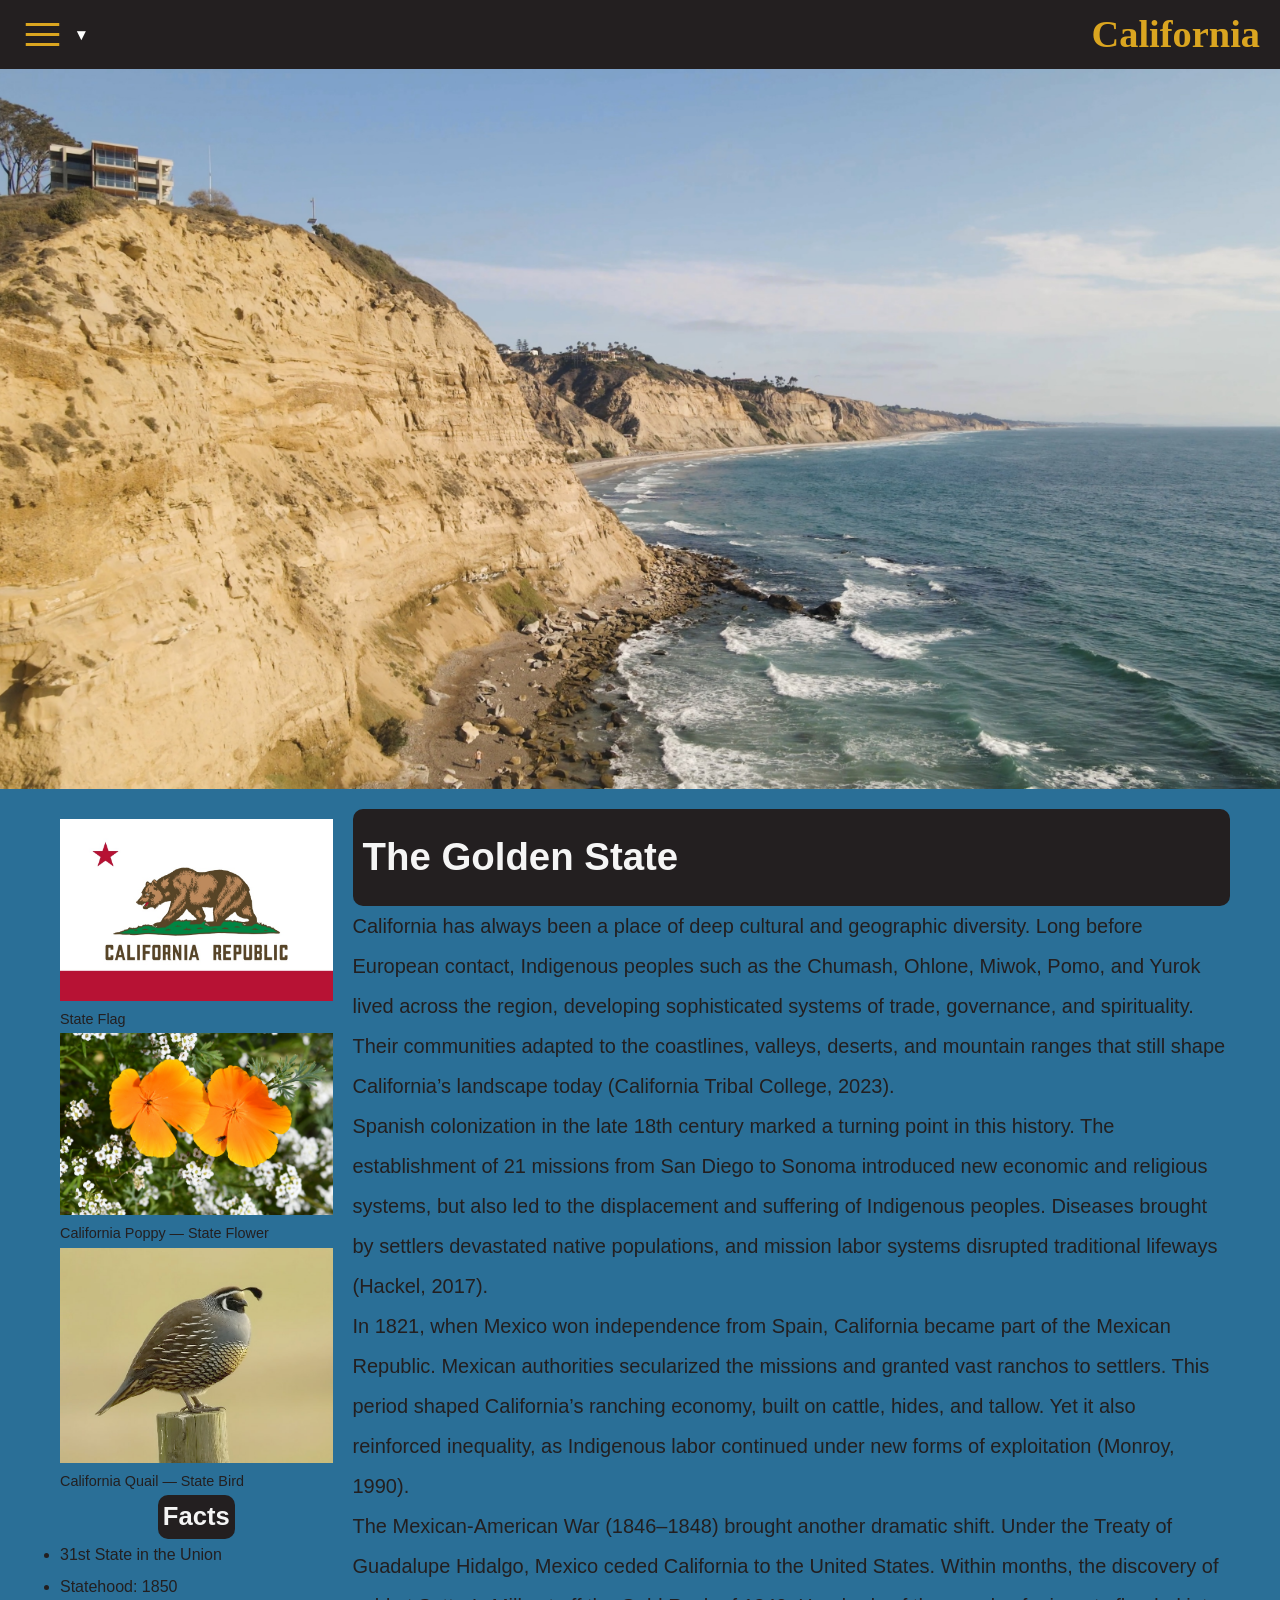
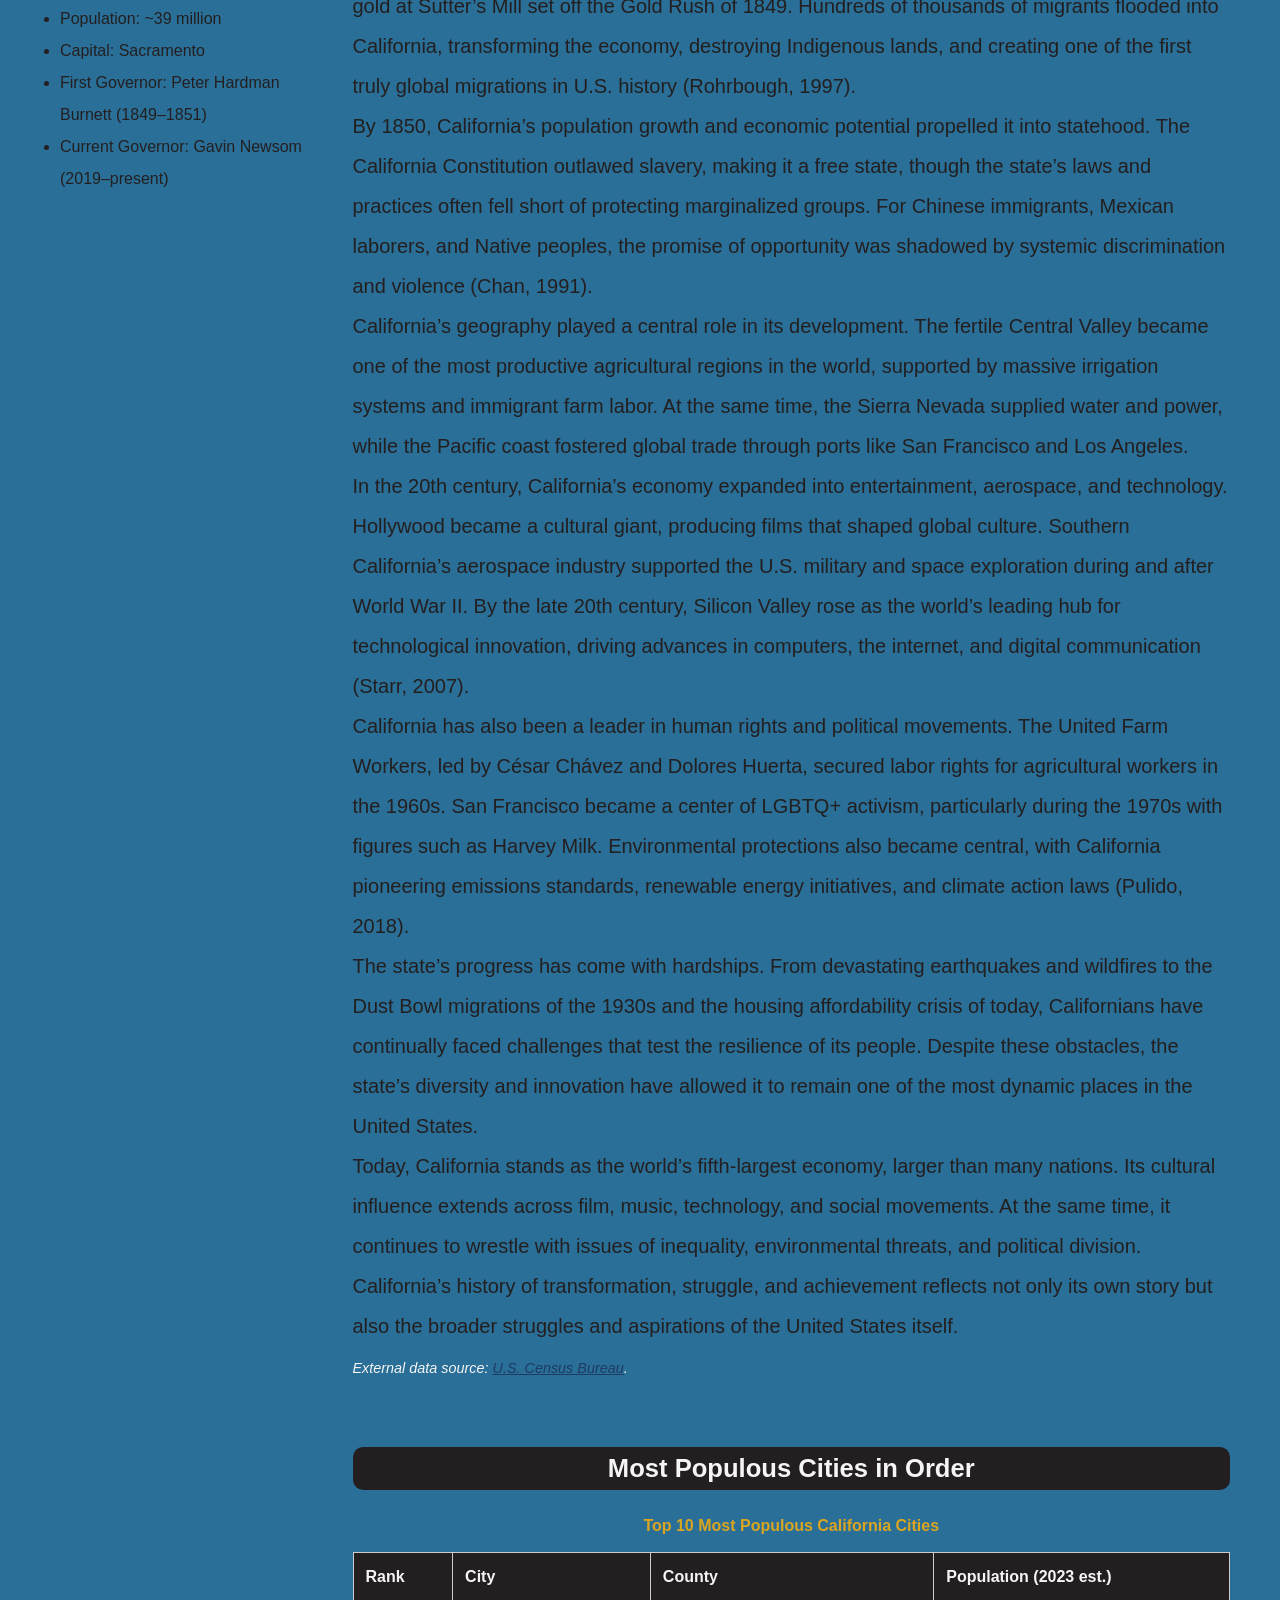
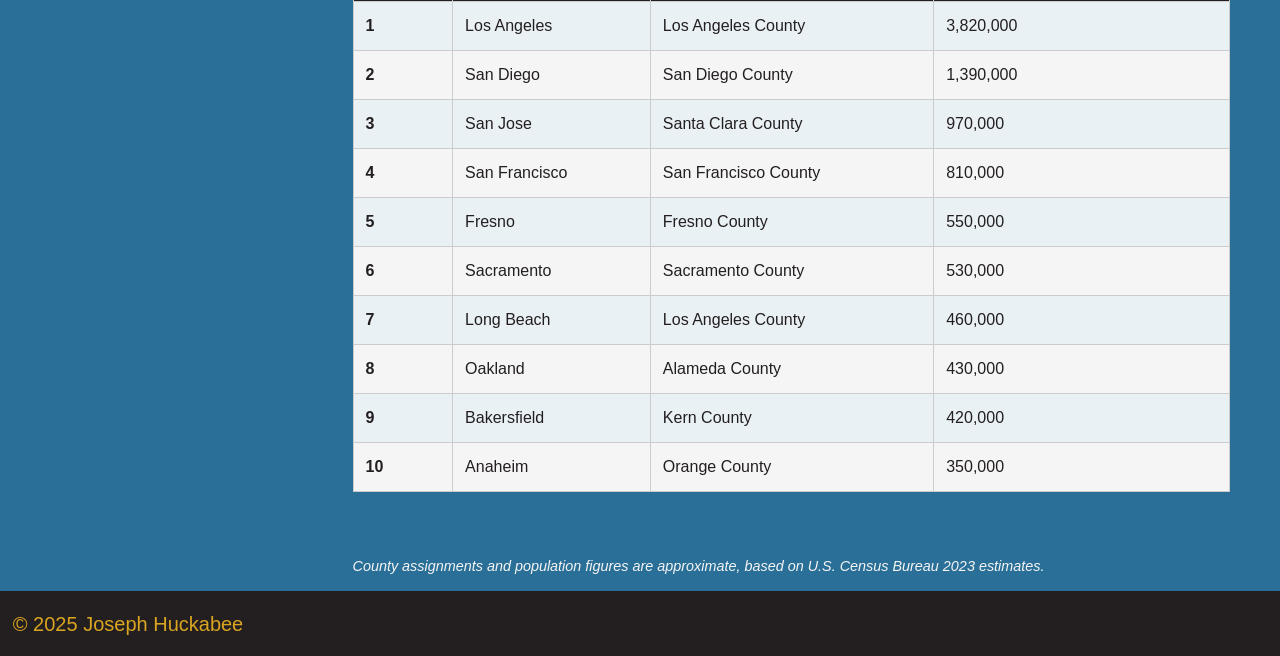
==== commit 5754db73: "final push" ====
--- a/index.html
+++ b/index.html
@@ -21,6 +21,7 @@
       <li><a href="sf.html">San Francisco</a></li>
      <li> <a href="sb.html">Santa Barbara</a></li>
     <li><a href="contact.html">Contact</a></li>
+    <li><a href="refrences.html">Refrences</a></li>
         </ul>
       </details>
     </nav>
@@ -35,7 +36,7 @@
 <div class="slideshow-container">
 
   <img src="assets/images/home/ca_hero.jpg" alt="big sur" class="slide active">
-    <img src="assets/images/home/ca_img_11.jpg" alt="la_cliffs" class="slide">
+    <img src="assets/images/home/ca_img_11.jpg" alt="los_angeles_cliffs" class="slide">
     <img src="assets/images/home/ca_img_6.jpg" alt="desert" class="slide">
     <img src="assets/images/home/ca_img_7.jpg" alt="big sur blue" class="slide">
     <img src="assets/images/home/ca_img_12.jpg" alt="sunset" class="slide">
@@ -69,30 +70,6 @@
           <li>Current Governor: Gavin Newsom (2019–present)</li>
         </ul>
   
-        <h3>Most Populous Cities in Order</h3>
-        <ol>
-          <li>Los Angeles</li>
-          <li>San Diego</li>
-           <li>San Jose</li> 
-           <li>San Francisco</li> 
-           <li>Fresno</li> 
-           <li>Sacramento</li>
-           <li>Long Beach</li>
-           <li>Oakland</li>
-           <li>Bakersfield</li>
-           <li>Anaheim</li>
-           <li>Stockton</li>
-           <li>Riverside</li>
-           <li>San Bernardino</li>
-           <li>Irvine</li>
-           <li>Santa Ana</li>
-           <li>Chula Vista</li>
-           <li>Modesto</li>
-           <li>Fontana</li>
-           <li>Moreno Valley</li>
-           <li>Oxnard</li>
-        </ol>
-  
         </aside>
     <section class="ca_section">
      
@@ -118,8 +95,84 @@
         
       <p>Today, California stands as the world’s fifth-largest economy, larger than many nations. Its cultural influence extends across film, music, technology, and social movements. At the same time, it continues to wrestle with issues of inequality, environmental threats, and political division. California’s history of transformation, struggle, and achievement reflects not only its own story but also the broader struggles and aspirations of the United States itself.</p>
       <p class="note">External data source: <a href="https://www.census.gov" target="_blank" rel="noopener">U.S. Census Bureau</a>.</p>
-    </section>
+  <br><br><h3>Most Populous Cities in Order</h3>
+  <table class="cities-table" aria-describedby="zip-note">
+<caption>Top 10 Most Populous California Cities</caption>
+<thead>
+<tr>
+<th scope="col">Rank</th>
+<th scope="col">City</th>
+<th scope="col">County</th>
+<th scope="col">Population (2023 est.)</th>
+</tr>
+</thead>
+<tbody>
+<tr>
+<th scope="row">1</th>
+<td>Los Angeles</td>
+<td>Los Angeles County</td>
+<td>3,820,000</td>
+</tr>
+<tr>
+<th scope="row">2</th>
+<td>San Diego</td>
+<td>San Diego County</td>
+<td>1,390,000</td>
+</tr>
+<tr>
+<th scope="row">3</th>
+<td>San Jose</td>
+<td>Santa Clara County</td>
+<td>970,000</td>
+</tr>
+<tr>
+<th scope="row">4</th>
+<td>San Francisco</td>
+<td>San Francisco County</td>
+<td>810,000</td>
+</tr>
+<tr>
+<th scope="row">5</th>
+<td>Fresno</td>
+<td>Fresno County</td>
+<td>550,000</td>
+</tr>
+<tr>
+<th scope="row">6</th>
+<td>Sacramento</td>
+<td>Sacramento County</td>
+<td>530,000</td>
+</tr>
+<tr>
+<th scope="row">7</th>
+<td>Long Beach</td>
+<td>Los Angeles County</td>
+<td>460,000</td>
+</tr>
+<tr>
+<th scope="row">8</th>
+<td>Oakland</td>
+<td>Alameda County</td>
+<td>430,000</td>
+</tr>
+<tr>
+<th scope="row">9</th>
+<td>Bakersfield</td>
+<td>Kern County</td>
+<td>420,000</td>
+</tr>
+<tr>
+<th scope="row">10</th>
+<td>Anaheim</td>
+<td>Orange County</td>
+<td>350,000</td>
+</tr>
+</tbody>
+</table>  <br>
+<p id="zip-note" class="note">County assignments and population figures are approximate, based on U.S. Census Bureau 2023 estimates.</p>
+  </section>
     </div>
+    
   </main>
 
   <footer>
--- a/styles.css
+++ b/styles.css
@@ -56,7 +56,7 @@
 
   p {
     font-size: clamp(1rem, 2vw, 1.25rem);
-    font-family: "Sansation-regular", sans-serif;
+    font-family: "Sansation", sans-serif;
   }
   
   h1 {
@@ -110,6 +110,16 @@
 nav a:focus-visible {
   background: rgba(218,165,32,0.18); /* goldenrod tint */
   color: goldenrod;
+}
+
+a:focus-visible,
+summary:focus-visible,
+button:focus-visible,
+input:focus-visible,
+select:focus-visible,
+textarea:focus-visible {
+  outline: 2px solid goldenrod;
+  outline-offset: 2px;
 }
 
   h2 {
@@ -172,6 +182,7 @@
 details[open] {
   border-radius: 10px;
   box-shadow: 0 6px 18px rgba(0,0,0,0.12);
+  background-color: #2b2728;
 }
 
 details[open] a {
@@ -182,7 +193,7 @@
 
   /* Body Styling */
   body {
-    font-family: "sansation-regular", sans-serif;
+    font-family: "Sansation", sans-serif;
     background-color:#231f20;
     padding-top: 0;
     line-height: 2;
@@ -285,13 +296,72 @@
   text-align: center;
   color: whitesmoke;
 }
+
+input,
+select,
+textarea,
+button {
+  font-family: inherit;
+}
+
+input:focus,
+select:focus,
+textarea:focus,
+button:focus {
+  box-shadow: 0 0 0 2px rgba(218,165,32,0.35);
+  border-color: goldenrod;
+}
+
   footer{
    align-items: center;
    padding: 1%;
    background-color: #231f20;
    color: goldenrod;
   }
-  
+
+/* Table Styling */
+.cities-table {
+  width: 100%;
+  border-collapse: collapse;
+  margin: 20px 0;
+  font-size: 1rem;
+  background-color: rgba(255, 255, 255, 0.9);
+  color: #231f20;
+}
+
+.cities-table caption {
+  font-weight: bold;
+  margin-bottom: 10px;
+  color: goldenrod;
+}
+
+.cities-table th,
+.cities-table td {
+  border: 1px solid #ccc;
+  padding: 8px 12px;
+  text-align: left;
+}
+
+.cities-table thead {
+  background-color: #231f20;
+  color: whitesmoke;
+}
+
+.cities-table tbody tr:nth-child(even) {
+  background-color: #f5f5f5;
+}
+
+.cities-table tbody tr:hover {
+  background-color: #faf0d0;
+}
+
+.note {
+  font-size: 0.9rem;
+  color: whitesmoke;
+  margin-top: 8px;
+  font-style: italic;
+}
+
   /* Responsive Media Queries */
   @media (max-width: 627px) {
     /* Add responsive styles here or remove this block if not needed */
@@ -337,4 +407,15 @@
 @media (prefers-reduced-motion: reduce) {
   * { animation: none !important; transition: none !important; }
   header, header.shrink { transform: none !important; opacity: 1 !important; }
+}
+
+@media (forced-colors: active) {
+  a:focus-visible,
+  summary:focus-visible,
+  button:focus-visible,
+  input:focus-visible,
+  select:focus-visible,
+  textarea:focus-visible {
+    outline: 2px solid CanvasText;
+  }
 }
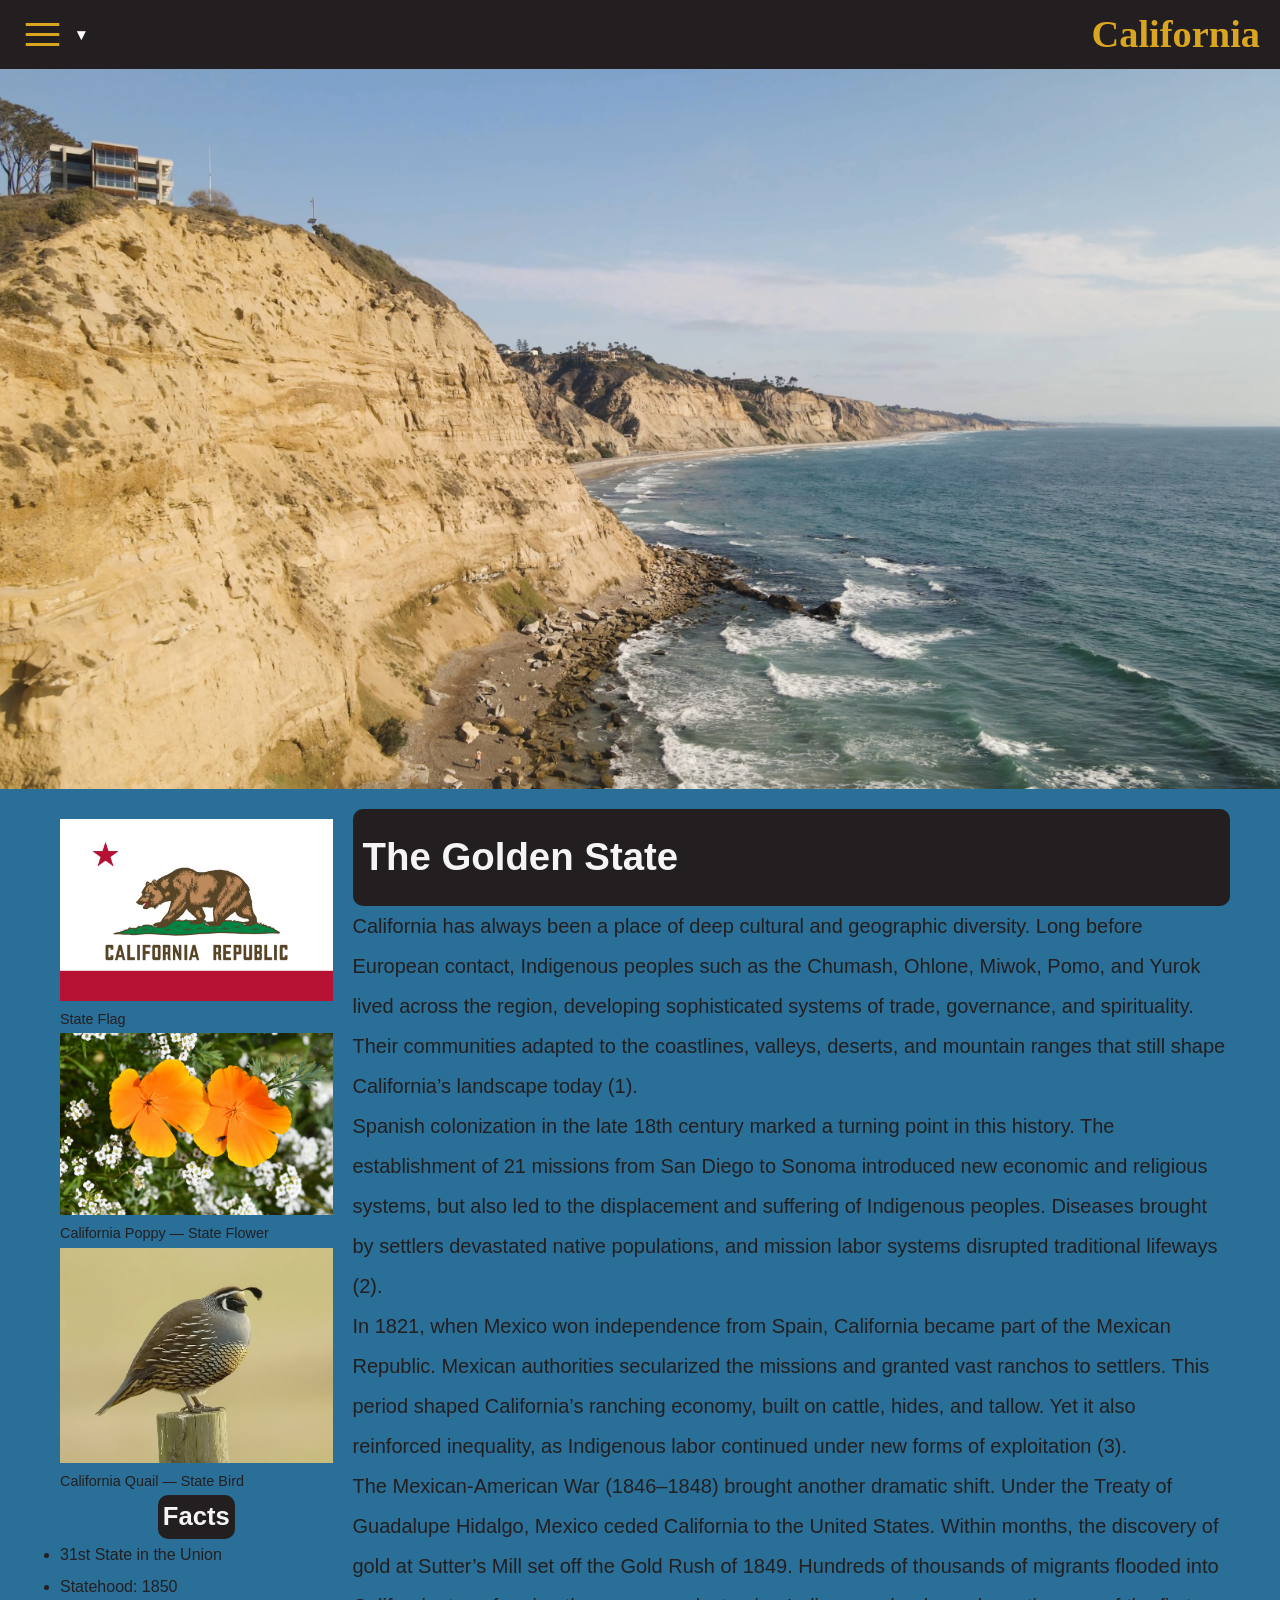
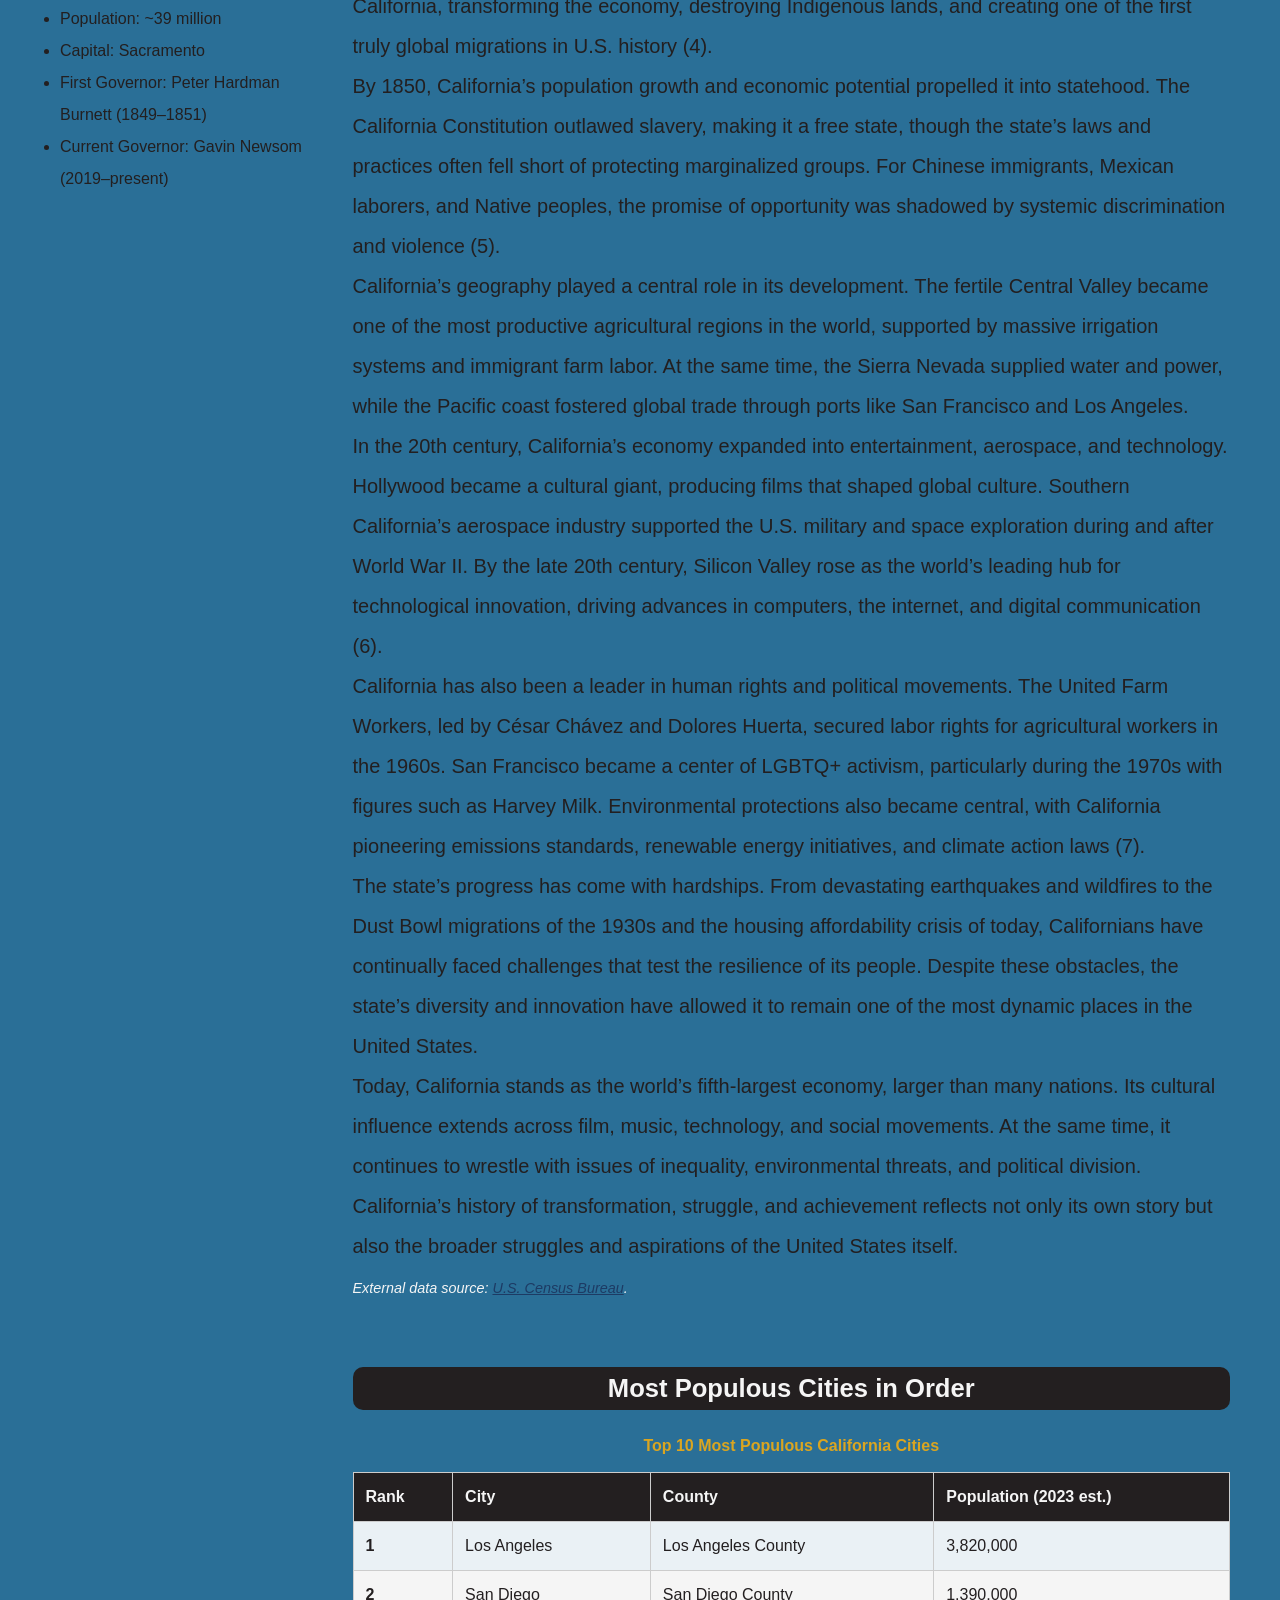
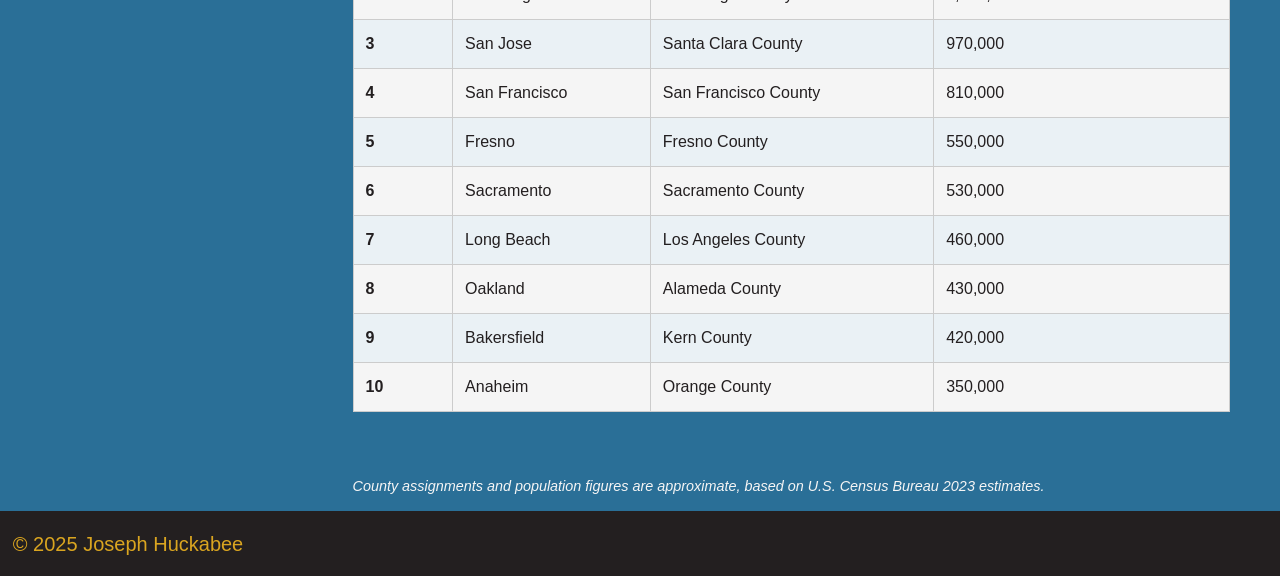
==== commit 88ba5ec7: "final check" ====
--- a/index.html
+++ b/index.html
@@ -21,7 +21,7 @@
       <li><a href="sf.html">San Francisco</a></li>
      <li> <a href="sb.html">Santa Barbara</a></li>
     <li><a href="contact.html">Contact</a></li>
-    <li><a href="refrences.html">Refrences</a></li>
+    <li><a href="refrences.html">References</a></li>
         </ul>
       </details>
     </nav>
@@ -75,21 +75,21 @@
      
      <h2>The Golden State</h2>
  
-      <p>California has always been a place of deep cultural and geographic diversity. Long before European contact, Indigenous peoples such as the Chumash, Ohlone, Miwok, Pomo, and Yurok lived across the region, developing sophisticated systems of trade, governance, and spirituality. Their communities adapted to the coastlines, valleys, deserts, and mountain ranges that still shape California’s landscape today (California Tribal College, 2023).</p>
+      <p>California has always been a place of deep cultural and geographic diversity. Long before European contact, Indigenous peoples such as the Chumash, Ohlone, Miwok, Pomo, and Yurok lived across the region, developing sophisticated systems of trade, governance, and spirituality. Their communities adapted to the coastlines, valleys, deserts, and mountain ranges that still shape California’s landscape today (1).</p>
 
-      <p>Spanish colonization in the late 18th century marked a turning point in this history. The establishment of 21 missions from San Diego to Sonoma introduced new economic and religious systems, but also led to the displacement and suffering of Indigenous peoples. Diseases brought by settlers devastated native populations, and mission labor systems disrupted traditional lifeways (Hackel, 2017).</p>
+      <p>Spanish colonization in the late 18th century marked a turning point in this history. The establishment of 21 missions from San Diego to Sonoma introduced new economic and religious systems, but also led to the displacement and suffering of Indigenous peoples. Diseases brought by settlers devastated native populations, and mission labor systems disrupted traditional lifeways (2).</p>
         
-      <p>In 1821, when Mexico won independence from Spain, California became part of the Mexican Republic. Mexican authorities secularized the missions and granted vast ranchos to settlers. This period shaped California’s ranching economy, built on cattle, hides, and tallow. Yet it also reinforced inequality, as Indigenous labor continued under new forms of exploitation (Monroy, 1990).</p>
+      <p>In 1821, when Mexico won independence from Spain, California became part of the Mexican Republic. Mexican authorities secularized the missions and granted vast ranchos to settlers. This period shaped California’s ranching economy, built on cattle, hides, and tallow. Yet it also reinforced inequality, as Indigenous labor continued under new forms of exploitation (3).</p>
         
-      <p>The Mexican-American War (1846–1848) brought another dramatic shift. Under the Treaty of Guadalupe Hidalgo, Mexico ceded California to the United States. Within months, the discovery of gold at Sutter’s Mill set off the Gold Rush of 1849. Hundreds of thousands of migrants flooded into California, transforming the economy, destroying Indigenous lands, and creating one of the first truly global migrations in U.S. history (Rohrbough, 1997).</p>
+      <p>The Mexican-American War (1846–1848) brought another dramatic shift. Under the Treaty of Guadalupe Hidalgo, Mexico ceded California to the United States. Within months, the discovery of gold at Sutter’s Mill set off the Gold Rush of 1849. Hundreds of thousands of migrants flooded into California, transforming the economy, destroying Indigenous lands, and creating one of the first truly global migrations in U.S. history (4).</p>
         
-      <p>By 1850, California’s population growth and economic potential propelled it into statehood. The California Constitution outlawed slavery, making it a free state, though the state’s laws and practices often fell short of protecting marginalized groups. For Chinese immigrants, Mexican laborers, and Native peoples, the promise of opportunity was shadowed by systemic discrimination and violence (Chan, 1991).</p>
+      <p>By 1850, California’s population growth and economic potential propelled it into statehood. The California Constitution outlawed slavery, making it a free state, though the state’s laws and practices often fell short of protecting marginalized groups. For Chinese immigrants, Mexican laborers, and Native peoples, the promise of opportunity was shadowed by systemic discrimination and violence (5).</p>
         
       <p>California’s geography played a central role in its development. The fertile Central Valley became one of the most productive agricultural regions in the world, supported by massive irrigation systems and immigrant farm labor. At the same time, the Sierra Nevada supplied water and power, while the Pacific coast fostered global trade through ports like San Francisco and Los Angeles.</p>
         
-      <p>In the 20th century, California’s economy expanded into entertainment, aerospace, and technology. Hollywood became a cultural giant, producing films that shaped global culture. Southern California’s aerospace industry supported the U.S. military and space exploration during and after World War II. By the late 20th century, Silicon Valley rose as the world’s leading hub for technological innovation, driving advances in computers, the internet, and digital communication (Starr, 2007).</p>
+      <p>In the 20th century, California’s economy expanded into entertainment, aerospace, and technology. Hollywood became a cultural giant, producing films that shaped global culture. Southern California’s aerospace industry supported the U.S. military and space exploration during and after World War II. By the late 20th century, Silicon Valley rose as the world’s leading hub for technological innovation, driving advances in computers, the internet, and digital communication (6).</p>
         
-      <p>California has also been a leader in human rights and political movements. The United Farm Workers, led by César Chávez and Dolores Huerta, secured labor rights for agricultural workers in the 1960s. San Francisco became a center of LGBTQ+ activism, particularly during the 1970s with figures such as Harvey Milk. Environmental protections also became central, with California pioneering emissions standards, renewable energy initiatives, and climate action laws (Pulido, 2018).</p>
+      <p>California has also been a leader in human rights and political movements. The United Farm Workers, led by César Chávez and Dolores Huerta, secured labor rights for agricultural workers in the 1960s. San Francisco became a center of LGBTQ+ activism, particularly during the 1970s with figures such as Harvey Milk. Environmental protections also became central, with California pioneering emissions standards, renewable energy initiatives, and climate action laws (7).</p>
         
       <p>The state’s progress has come with hardships. From devastating earthquakes and wildfires to the Dust Bowl migrations of the 1930s and the housing affordability crisis of today, Californians have continually faced challenges that test the resilience of its people. Despite these obstacles, the state’s diversity and innovation have allowed it to remain one of the most dynamic places in the United States.</p>
         
